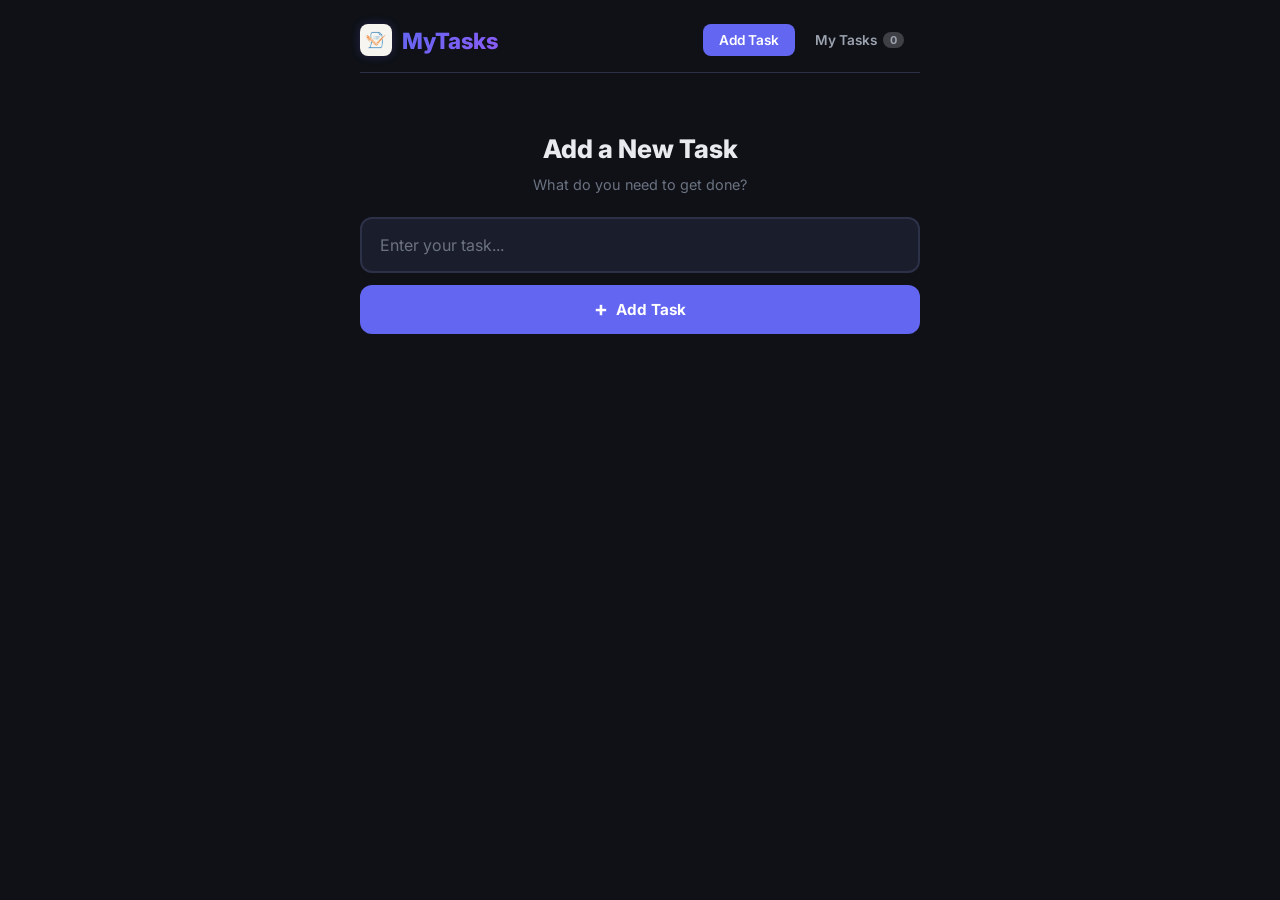
==== index.html @ fae74671 "Initial commit: MyTasks responsive app" ====
<!DOCTYPE html>
<html lang="en">
<head>
  <meta charset="UTF-8" />
  <meta name="viewport" content="width=device-width, initial-scale=1.0" />
  <title>MyTasks — Add</title>
  <link rel="icon" type="image/jpeg" href="logo.jpg" />
  <link rel="stylesheet" href="css/style.css" />
  <link rel="preconnect" href="https://fonts.googleapis.com" />
  <link rel="preconnect" href="https://fonts.gstatic.com" crossorigin />
  <link href="https://fonts.googleapis.com/css2?family=Inter:wght@400;500;600;700;800&display=swap" rel="stylesheet" />
</head>
<body>
  <div class="app">
    <!-- Nav -->
    <nav class="nav">
      <div class="logo">
        <img src="logo.jpg" alt="Logo" class="logo-img" />
        <h1>MyTasks</h1>
      </div>
      <div class="nav-links">
        <a href="index.html" class="nav-link active">Add Task</a>
        <a href="tasks.html" class="nav-link">My Tasks <span class="nav-badge" id="navBadge">0</span></a>
      </div>
    </nav>

    <!-- Add Task Section -->
    <div class="add-section">
      <h2 class="page-title">Add a New Task</h2>
      <p class="page-subtitle">What do you need to get done?</p>

      <form class="add-form" id="addTaskForm">
        <input
          type="text"
          id="taskInput"
          class="input-main"
          placeholder="Enter your task..."
          required
          autocomplete="off"
        />
        <button type="submit" class="btn-add">
          <span class="btn-icon">+</span> Add Task
        </button>
      </form>

      <!-- Recently Added -->
      <div class="recent-section" id="recentSection" style="display: none">
        <h3 class="recent-title">Just added</h3>
        <div class="recent-list" id="recentList"></div>
      </div>
    </div>

    <a href="tasks.html" class="btn-go" id="goToTasks" style="display: none">
      Go to My Tasks →
    </a>
  </div>

  <!-- Toast -->
  <div class="toast-container" id="toastContainer"></div>

  <script src="js/storage.js"></script>
  <script>
    (function () {
      const tasks = Storage.load();
      const form = document.getElementById('addTaskForm');
      const input = document.getElementById('taskInput');
      const recentSection = document.getElementById('recentSection');
      const recentList = document.getElementById('recentList');
      const navBadge = document.getElementById('navBadge');
      const goBtn = document.getElementById('goToTasks');
      const toastContainer = document.getElementById('toastContainer');

      const genId = () => Date.now().toString(36) + Math.random().toString(36).slice(2, 7);

      function updateBadge() {
        const all = Storage.load();
        const pending = all.filter(t => !t.completed).length;
        navBadge.textContent = pending;
        goBtn.style.display = all.length > 0 ? 'flex' : 'none';
      }

      function toast(msg) {
        const el = document.createElement('div');
        el.className = 'toast success';
        el.textContent = msg;
        toastContainer.appendChild(el);
        setTimeout(() => {
          el.classList.add('hiding');
          el.addEventListener('animationend', () => el.remove());
        }, 2000);
      }

      function addRecent(text) {
        recentSection.style.display = 'block';
        const el = document.createElement('div');
        el.className = 'recent-item';
        el.textContent = text;
        recentList.prepend(el);
        // Keep only last 5
        while (recentList.children.length > 5) {
          recentList.removeChild(recentList.lastChild);
        }
      }

      form.addEventListener('submit', e => {
        e.preventDefault();
        const text = input.value.trim();
        if (!text) return;

        const all = Storage.load();
        all.unshift({
          id: genId(),
          text,
          completed: false,
          createdAt: new Date().toISOString(),
        });
        Storage.save(all);

        addRecent(text);
        updateBadge();
        toast('Task added!');
        input.value = '';
        input.focus();
      });

      updateBadge();
    })();
  </script>
</body>
</html>
---- css/style.css ----
/* ========================================
   Variables & Reset
   ======================================== */
:root {
  --bg: #0f1117;
  --bg-card: #1a1d2b;
  --bg-card-hover: #222640;
  --bg-input: #161922;
  --text: #e8eaed;
  --text-dim: #9ca3af;
  --text-muted: #6b7280;
  --accent: #6366f1;
  --accent-hover: #818cf8;
  --accent-glow: rgba(99, 102, 241, 0.25);
  --green: #10b981;
  --green-glow: rgba(16, 185, 129, 0.2);
  --red: #ef4444;
  --border: #2d3148;
  --radius: 12px;
  --radius-sm: 8px;
  --transition: 0.2s cubic-bezier(0.4, 0, 0.2, 1);
  --font: 'Inter', -apple-system, BlinkMacSystemFont, 'Segoe UI', sans-serif;
}

*, *::before, *::after { margin: 0; padding: 0; box-sizing: border-box; }

body {
  font-family: var(--font);
  background: var(--bg);
  color: var(--text);
  min-height: 100vh;
  display: flex;
  justify-content: center;
  padding: 24px 16px;
}

::-webkit-scrollbar { width: 6px; }
::-webkit-scrollbar-track { background: transparent; }
::-webkit-scrollbar-thumb { background: var(--border); border-radius: 3px; }

/* ========================================
   App Container
   ======================================== */
.app {
  width: 100%;
  max-width: 560px;
  display: flex;
  flex-direction: column;
  gap: 20px;
}

/* ========================================
   Nav
   ======================================== */
.nav {
  display: flex;
  align-items: center;
  justify-content: space-between;
  padding-bottom: 16px;
  border-bottom: 1px solid var(--border);
}

.logo {
  display: flex;
  align-items: center;
  gap: 10px;
}

.logo-img {
  width: 32px;
  height: 32px;
  border-radius: 8px;
  object-fit: cover;
  box-shadow: 0 0 10px var(--accent-glow);
}

.logo-icon {
  font-size: 1.4rem;
  color: var(--accent);
  filter: drop-shadow(0 0 8px var(--accent-glow));
}

.logo h1 {
  font-size: 1.4rem;
  font-weight: 800;
  background: linear-gradient(135deg, var(--accent), #8b5cf6);
  -webkit-background-clip: text;
  -webkit-text-fill-color: transparent;
  background-clip: text;
}

.nav-links {
  display: flex;
  gap: 4px;
}

.nav-link {
  display: flex;
  align-items: center;
  gap: 6px;
  padding: 8px 16px;
  border-radius: var(--radius-sm);
  text-decoration: none;
  color: var(--text-dim);
  font-size: 0.85rem;
  font-weight: 600;
  transition: all var(--transition);
}

.nav-link:hover {
  color: var(--text);
  background: var(--bg-card);
}

.nav-link.active {
  background: var(--accent);
  color: #fff;
}

.nav-badge {
  font-size: 0.68rem;
  font-weight: 700;
  background: rgba(255, 255, 255, 0.2);
  padding: 1px 7px;
  border-radius: 8px;
  min-width: 18px;
  text-align: center;
}

/* ========================================
   Add Page
   ======================================== */
.add-section {
  display: flex;
  flex-direction: column;
  align-items: center;
  padding: 40px 0 20px;
  gap: 12px;
}

.page-title {
  font-size: 1.6rem;
  font-weight: 800;
}

.page-subtitle {
  color: var(--text-muted);
  font-size: 0.9rem;
  margin-bottom: 12px;
}

.add-form {
  width: 100%;
  display: flex;
  flex-direction: column;
  gap: 12px;
}

.input-main {
  width: 100%;
  padding: 16px 18px;
  background: var(--bg-card);
  border: 2px solid var(--border);
  border-radius: var(--radius);
  color: var(--text);
  font-size: 16px; /* Prevents auto-zoom on iOS */
  font-family: var(--font);
  outline: none;
  transition: border-color var(--transition), box-shadow var(--transition);
}

.input-main:focus {
  border-color: var(--accent);
  box-shadow: 0 0 0 4px var(--accent-glow);
}

.input-main::placeholder {
  color: var(--text-muted);
}

.btn-add {
  display: flex;
  align-items: center;
  justify-content: center;
  gap: 8px;
  padding: 14px;
  background: var(--accent);
  border: none;
  border-radius: var(--radius);
  color: #fff;
  font-size: 0.95rem;
  font-weight: 700;
  font-family: var(--font);
  cursor: pointer;
  transition: background var(--transition), transform var(--transition), box-shadow var(--transition);
}

.btn-add:hover {
  background: var(--accent-hover);
  transform: translateY(-1px);
  box-shadow: 0 4px 16px var(--accent-glow);
}

.btn-add:active { transform: translateY(0); }

.btn-icon {
  font-size: 1.3rem;
  line-height: 1;
}

/* Recently added */
.recent-section {
  width: 100%;
  margin-top: 20px;
}

.recent-title {
  font-size: 0.75rem;
  font-weight: 700;
  color: var(--text-muted);
  text-transform: uppercase;
  letter-spacing: 1px;
  margin-bottom: 8px;
}

.recent-list {
  display: flex;
  flex-direction: column;
  gap: 4px;
}

.recent-item {
  padding: 10px 14px;
  background: var(--bg-card);
  border: 1px solid var(--border);
  border-radius: var(--radius-sm);
  font-size: 0.88rem;
  color: var(--text-dim);
  animation: slideIn 0.25s ease;
}

/* Go to tasks link */
.btn-go {
  display: flex;
  align-items: center;
  justify-content: center;
  padding: 14px;
  background: transparent;
  border: 2px solid var(--border);
  border-radius: var(--radius);
  color: var(--accent-hover);
  font-size: 0.92rem;
  font-weight: 600;
  text-decoration: none;
  font-family: var(--font);
  transition: all var(--transition);
}

.btn-go:hover {
  border-color: var(--accent);
  background: var(--accent-glow);
}

/* ========================================
   Progress
   ======================================== */
.progress-card {
  background: var(--bg-card);
  border-radius: var(--radius);
  padding: 14px 16px;
  border: 1px solid var(--border);
}

.progress-info {
  display: flex;
  justify-content: space-between;
  align-items: center;
  margin-bottom: 8px;
}

.progress-label {
  font-size: 0.78rem;
  font-weight: 600;
  color: var(--text-dim);
  text-transform: uppercase;
  letter-spacing: 0.5px;
}

.progress-value {
  font-size: 1rem;
  font-weight: 700;
  color: var(--accent);
}

.progress-bar {
  width: 100%;
  height: 6px;
  background: var(--bg-input);
  border-radius: 3px;
  overflow: hidden;
}

.progress-fill {
  height: 100%;
  background: linear-gradient(90deg, var(--accent), #8b5cf6);
  border-radius: 3px;
  transition: width 0.5s cubic-bezier(0.4, 0, 0.2, 1);
}

.progress-detail {
  font-size: 0.72rem;
  color: var(--text-muted);
  margin-top: 6px;
}

/* ========================================
   Filters
   ======================================== */
.filters {
  display: flex;
  gap: 6px;
  background: var(--bg-card);
  padding: 4px;
  border-radius: var(--radius);
  border: 1px solid var(--border);
}

.filter-btn {
  flex: 1;
  display: flex;
  align-items: center;
  justify-content: center;
  gap: 6px;
  padding: 10px;
  border: none;
  background: transparent;
  color: var(--text-dim);
  font-size: 0.85rem;
  font-weight: 600;
  border-radius: var(--radius-sm);
  cursor: pointer;
  transition: all var(--transition);
  font-family: var(--font);
}

.filter-btn:hover { color: var(--text); }

.filter-btn.active {
  background: var(--accent);
  color: #fff;
  box-shadow: 0 2px 12px var(--accent-glow);
}

.badge {
  font-size: 0.7rem;
  font-weight: 700;
  background: rgba(255, 255, 255, 0.1);
  padding: 1px 7px;
  border-radius: 8px;
  min-width: 20px;
  text-align: center;
}

.filter-btn.active .badge {
  background: rgba(255, 255, 255, 0.25);
}

/* ========================================
   Task List
   ======================================== */
.task-list {
  display: flex;
  flex-direction: column;
  gap: 6px;
}

.task-item {
  display: flex;
  align-items: center;
  gap: 12px;
  padding: 14px 16px;
  background: var(--bg-card);
  border: 1px solid var(--border);
  border-radius: var(--radius);
  transition: all var(--transition);
  animation: slideIn 0.25s ease;
}

@keyframes slideIn {
  from { opacity: 0; transform: translateY(-6px); }
  to   { opacity: 1; transform: translateY(0); }
}

.task-item:hover { background: var(--bg-card-hover); }

.task-item.completed { opacity: 0.5; }
.task-item.completed .task-text {
  text-decoration: line-through;
  color: var(--text-muted);
}

.task-item.removing {
  animation: slideOut 0.25s ease forwards;
}

@keyframes slideOut {
  to { opacity: 0; transform: translateX(24px); height: 0; padding: 0; margin: 0; border: 0; overflow: hidden; }
}

/* Checkbox */
.task-checkbox {
  position: relative;
  width: 24px;
  height: 24px;
  flex-shrink: 0;
  cursor: pointer;
}

.task-checkbox input {
  position: absolute;
  opacity: 0;
  width: 100%;
  height: 100%;
  cursor: pointer;
  z-index: 2;
}

.task-checkbox .checkmark {
  position: absolute;
  inset: 0;
  border: 2px solid var(--border);
  border-radius: 6px;
  transition: all var(--transition);
  display: flex;
  align-items: center;
  justify-content: center;
}

.task-checkbox input:checked + .checkmark {
  background: var(--green);
  border-color: var(--green);
  box-shadow: 0 0 8px var(--green-glow);
}

.task-checkbox .checkmark::after {
  content: '✓';
  font-size: 0.75rem;
  color: #fff;
  opacity: 0;
  transition: opacity var(--transition);
  font-weight: 700;
}

.task-checkbox input:checked + .checkmark::after { opacity: 1; }
.task-checkbox:hover .checkmark { border-color: var(--accent); }

/* Task content */
.task-content {
  flex: 1;
  min-width: 0;
}

.task-text {
  font-size: 0.95rem;
  font-weight: 500;
  word-break: break-word;
  overflow-wrap: anywhere;
  line-height: 1.45;
  transition: all var(--transition);
}

.task-date {
  font-size: 0.72rem;
  color: var(--text-muted);
  margin-top: 3px;
  display: block;
}

/* Delete */
.btn-delete {
  background: none;
  border: none;
  color: var(--text-muted);
  font-size: 1.15rem;
  cursor: pointer;
  padding: 8px;
  min-width: 36px;
  min-height: 36px;
  display: inline-flex;
  align-items: center;
  justify-content: center;
  border-radius: 6px;
  transition: all var(--transition);
  opacity: 0.8;
  flex-shrink: 0;
  -webkit-tap-highlight-color: transparent;
}

.task-item:hover .btn-delete { opacity: 1; }
.btn-delete:hover { color: var(--red); background: rgba(239, 68, 68, 0.1); }

/* ========================================
   Empty State
   ======================================== */
.empty-state {
  text-align: center;
  padding: 48px 16px;
}

.empty-icon { font-size: 2.5rem; margin-bottom: 12px; }
.empty-state h3 { font-size: 1.1rem; font-weight: 600; margin-bottom: 4px; }
.empty-state p { color: var(--text-muted); font-size: 0.85rem; }

/* ========================================
   Footer
   ======================================== */
.footer {
  display: flex;
  justify-content: center;
}

.btn-clear {
  padding: 8px 20px;
  border: 1px solid var(--border);
  background: transparent;
  color: var(--text-muted);
  font-size: 0.82rem;
  font-weight: 500;
  border-radius: var(--radius-sm);
  cursor: pointer;
  transition: all var(--transition);
  font-family: var(--font);
}

.btn-clear:hover {
  border-color: var(--red);
  color: var(--red);
  background: rgba(239, 68, 68, 0.08);
}

/* ========================================
   Toast
   ======================================== */
.toast-container {
  position: fixed;
  bottom: 20px;
  right: 20px;
  display: flex;
  flex-direction: column;
  gap: 8px;
  z-index: 1000;
}

.toast {
  background: var(--bg-card);
  border: 1px solid var(--border);
  border-left: 4px solid var(--green);
  color: var(--text);
  padding: 10px 18px;
  border-radius: var(--radius-sm);
  font-size: 0.85rem;
  font-family: var(--font);
  box-shadow: 0 4px 20px rgba(0, 0, 0, 0.4);
  animation: toastIn 0.25s ease;
  max-width: 280px;
}

.toast.success { border-left-color: var(--green); }
.toast.error   { border-left-color: var(--red); }
.toast.info    { border-left-color: var(--accent); }
.toast.hiding  { animation: toastOut 0.25s ease forwards; }

@keyframes toastIn  { from { opacity: 0; transform: translateX(30px); } to { opacity: 1; transform: translateX(0); } }
@keyframes toastOut { to   { opacity: 0; transform: translateX(30px); } }

/* ========================================
   Mobile & Responsive Adjustments
   ======================================== */
@media (max-width: 600px) {
  body {
    padding: calc(16px + env(safe-area-inset-top, 0px)) 12px calc(24px + env(safe-area-inset-bottom, 0px)) 12px;
  }

  .nav {
    flex-direction: row;
    flex-wrap: wrap;
    gap: 12px;
  }

  .nav-links {
    width: 100%;
    display: flex;
  }

  .nav-link {
    flex: 1;
    justify-content: center;
    padding: 10px 12px;
    font-size: 0.9rem;
    min-height: 44px;
  }

  .add-section {
    padding: 24px 0 16px;
  }

  .page-title {
    font-size: 1.4rem;
  }

  .input-main {
    font-size: 16px; /* Prevents auto-zoom on iOS */
    padding: 14px 16px;
  }

  .btn-add,
  .btn-go {
    min-height: 48px;
    font-size: 1rem;
  }

  .filter-btn {
    padding: 11px 8px;
    font-size: 0.82rem;
    min-height: 44px;
  }

  .task-item {
    padding: 12px 14px;
    gap: 10px;
  }

  .btn-delete {
    opacity: 1;
    min-width: 40px;
    min-height: 40px;
  }

  .toast-container {
    left: 16px;
    right: 16px;
    bottom: calc(16px + env(safe-area-inset-bottom, 0px));
  }

  .toast {
    max-width: 100%;
    width: 100%;
  }
}
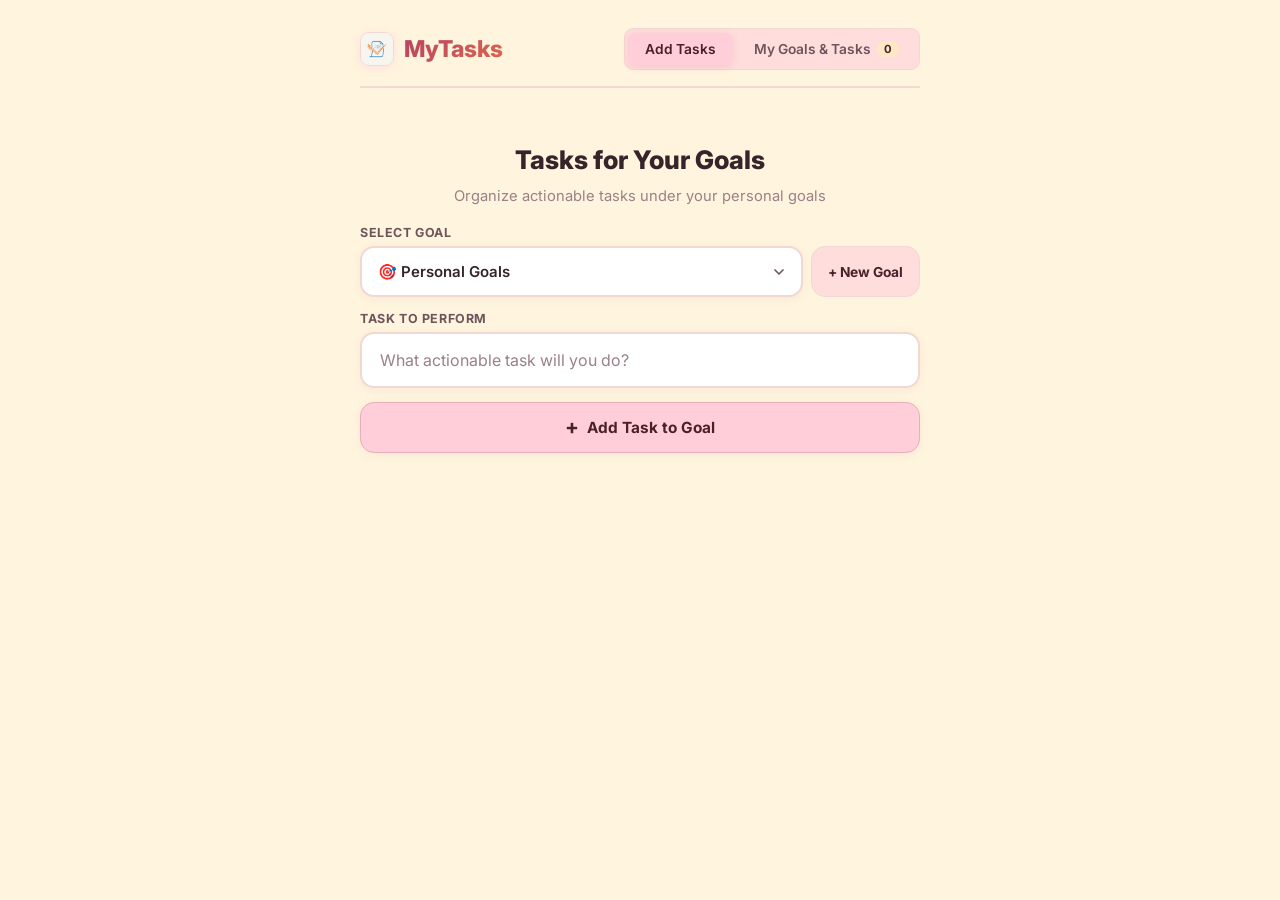
==== commit f2360fa9: "Support Goals grouping with progress tracking per goal and overall" ====
--- a/index.html
+++ b/index.html
@@ -3,7 +3,7 @@
 <head>
   <meta charset="UTF-8" />
   <meta name="viewport" content="width=device-width, initial-scale=1.0" />
-  <title>MyTasks — Add</title>
+  <title>MyTasks — Add Goal & Task</title>
   <link rel="icon" type="image/jpeg" href="logo.jpg" />
   <link rel="stylesheet" href="css/style.css" />
   <link rel="preconnect" href="https://fonts.googleapis.com" />
@@ -19,39 +19,68 @@
         <h1>MyTasks</h1>
       </div>
       <div class="nav-links">
-        <a href="index.html" class="nav-link active">Add Task</a>
-        <a href="tasks.html" class="nav-link">My Tasks <span class="nav-badge" id="navBadge">0</span></a>
+        <a href="index.html" class="nav-link active">Add Tasks</a>
+        <a href="tasks.html" class="nav-link">My Goals & Tasks <span class="nav-badge" id="navBadge">0</span></a>
       </div>
     </nav>
 
     <!-- Add Task Section -->
     <div class="add-section">
-      <h2 class="page-title">Add a New Task</h2>
-      <p class="page-subtitle">What do you need to get done?</p>
+      <h2 class="page-title">Tasks for Your Goals</h2>
+      <p class="page-subtitle">Organize actionable tasks under your personal goals</p>
 
       <form class="add-form" id="addTaskForm">
-        <input
-          type="text"
-          id="taskInput"
-          class="input-main"
-          placeholder="Enter your task..."
-          required
-          autocomplete="off"
-        />
+        <!-- Goal Selection / Creation -->
+        <div class="form-group">
+          <label class="field-label" for="goalSelect">Select Goal</label>
+          <div class="goal-select-row">
+            <select id="goalSelect" class="goal-select" required></select>
+            <button type="button" class="btn-toggle-new-goal" id="btnToggleNewGoal" title="Create a new goal">+ New Goal</button>
+          </div>
+        </div>
+
+        <!-- Inline New Goal Input (Toggled) -->
+        <div class="new-goal-box" id="newGoalBox" style="display: none;">
+          <label class="field-label" for="newGoalTitle">New Goal Name</label>
+          <div class="new-goal-row">
+            <input
+              type="text"
+              id="newGoalTitle"
+              class="input-main small"
+              placeholder="e.g. Master Machine Learning, Fitness 2026..."
+              autocomplete="off"
+            />
+            <button type="button" class="btn-save-goal" id="btnSaveGoal">Save Goal</button>
+          </div>
+        </div>
+
+        <!-- Task Input -->
+        <div class="form-group">
+          <label class="field-label" for="taskInput">Task to Perform</label>
+          <input
+            type="text"
+            id="taskInput"
+            class="input-main"
+            placeholder="What actionable task will you do?"
+            required
+            autocomplete="off"
+          />
+        </div>
+
         <button type="submit" class="btn-add">
-          <span class="btn-icon">+</span> Add Task
+          <span class="btn-icon">+</span> Add Task to Goal
         </button>
       </form>
 
       <!-- Recently Added -->
       <div class="recent-section" id="recentSection" style="display: none">
-        <h3 class="recent-title">Just added</h3>
+        <h3 class="recent-title">Just Added</h3>
         <div class="recent-list" id="recentList"></div>
       </div>
     </div>
 
     <a href="tasks.html" class="btn-go" id="goToTasks" style="display: none">
-      Go to My Tasks →
+      View All Goals & Tasks →
     </a>
   </div>
 
@@ -61,9 +90,13 @@
   <script src="js/storage.js"></script>
   <script>
     (function () {
-      const tasks = Storage.load();
       const form = document.getElementById('addTaskForm');
-      const input = document.getElementById('taskInput');
+      const taskInput = document.getElementById('taskInput');
+      const goalSelect = document.getElementById('goalSelect');
+      const btnToggleNewGoal = document.getElementById('btnToggleNewGoal');
+      const newGoalBox = document.getElementById('newGoalBox');
+      const newGoalTitle = document.getElementById('newGoalTitle');
+      const btnSaveGoal = document.getElementById('btnSaveGoal');
       const recentSection = document.getElementById('recentSection');
       const recentList = document.getElementById('recentList');
       const navBadge = document.getElementById('navBadge');
@@ -72,57 +105,107 @@
 
       const genId = () => Date.now().toString(36) + Math.random().toString(36).slice(2, 7);
 
-      function updateBadge() {
-        const all = Storage.load();
-        const pending = all.filter(t => !t.completed).length;
-        navBadge.textContent = pending;
-        goBtn.style.display = all.length > 0 ? 'flex' : 'none';
-      }
-
-      function toast(msg) {
+      function toast(msg, type = 'success') {
         const el = document.createElement('div');
-        el.className = 'toast success';
+        el.className = `toast ${type}`;
         el.textContent = msg;
         toastContainer.appendChild(el);
         setTimeout(() => {
           el.classList.add('hiding');
           el.addEventListener('animationend', () => el.remove());
-        }, 2000);
-      }
-
-      function addRecent(text) {
+        }, 2200);
+      }
+
+      function populateGoals(selectGoalId) {
+        const goals = Storage.loadGoals();
+        goalSelect.innerHTML = '';
+        goals.forEach(g => {
+          const opt = document.createElement('option');
+          opt.value = g.id;
+          opt.textContent = '🎯 ' + g.title;
+          goalSelect.appendChild(opt);
+        });
+
+        if (selectGoalId) {
+          goalSelect.value = selectGoalId;
+        }
+      }
+
+      function updateBadge() {
+        const tasks = Storage.loadTasks();
+        const pending = tasks.filter(t => !t.completed).length;
+        navBadge.textContent = pending;
+        goBtn.style.display = tasks.length > 0 ? 'flex' : 'none';
+      }
+
+      function addRecent(taskText, goalTitle) {
         recentSection.style.display = 'block';
         const el = document.createElement('div');
         el.className = 'recent-item';
-        el.textContent = text;
+        el.innerHTML = `<span>${taskText}</span> <span class="recent-goal-tag">${goalTitle}</span>`;
         recentList.prepend(el);
-        // Keep only last 5
         while (recentList.children.length > 5) {
           recentList.removeChild(recentList.lastChild);
         }
       }
 
+      // Toggle new goal box
+      btnToggleNewGoal.addEventListener('click', () => {
+        const isHidden = newGoalBox.style.display === 'none';
+        newGoalBox.style.display = isHidden ? 'block' : 'none';
+        btnToggleNewGoal.textContent = isHidden ? '✕ Cancel' : '+ New Goal';
+        if (isHidden) newGoalTitle.focus();
+      });
+
+      // Save new goal
+      btnSaveGoal.addEventListener('click', () => {
+        const title = newGoalTitle.value.trim();
+        if (!title) return;
+        const goals = Storage.loadGoals();
+        const newGoal = {
+          id: 'goal_' + genId(),
+          title: title,
+          createdAt: new Date().toISOString()
+        };
+        goals.push(newGoal);
+        Storage.saveGoals(goals);
+
+        populateGoals(newGoal.id);
+        newGoalTitle.value = '';
+        newGoalBox.style.display = 'none';
+        btnToggleNewGoal.textContent = '+ New Goal';
+        toast(`Goal "${title}" created!`);
+      });
+
+      // Submit Task
       form.addEventListener('submit', e => {
         e.preventDefault();
-        const text = input.value.trim();
-        if (!text) return;
-
-        const all = Storage.load();
-        all.unshift({
+        const text = taskInput.value.trim();
+        const goalId = goalSelect.value;
+        if (!text || !goalId) return;
+
+        const tasks = Storage.loadTasks();
+        const newTask = {
           id: genId(),
-          text,
+          goalId: goalId,
+          text: text,
           completed: false,
-          createdAt: new Date().toISOString(),
-        });
-        Storage.save(all);
-
-        addRecent(text);
+          createdAt: new Date().toISOString()
+        };
+        tasks.unshift(newTask);
+        Storage.saveTasks(tasks);
+
+        const goals = Storage.loadGoals();
+        const goal = goals.find(g => g.id === goalId);
+        addRecent(text, goal ? goal.title : 'Goal');
+
         updateBadge();
-        toast('Task added!');
-        input.value = '';
-        input.focus();
+        toast('Task added to goal!');
+        taskInput.value = '';
+        taskInput.focus();
       });
 
+      populateGoals();
       updateBadge();
     })();
   </script>
--- a/css/style.css
+++ b/css/style.css
@@ -1,25 +1,39 @@
 /* ========================================
-   Variables & Reset
+   Palette: Color Hunt (FFCED8, FFDDDD, FFF4DE, FFE8C4)
    ======================================== */
 :root {
-  --bg: #0f1117;
-  --bg-card: #1a1d2b;
-  --bg-card-hover: #222640;
-  --bg-input: #161922;
-  --text: #e8eaed;
-  --text-dim: #9ca3af;
-  --text-muted: #6b7280;
-  --accent: #6366f1;
-  --accent-hover: #818cf8;
-  --accent-glow: rgba(99, 102, 241, 0.25);
-  --green: #10b981;
-  --green-glow: rgba(16, 185, 129, 0.2);
-  --red: #ef4444;
-  --border: #2d3148;
-  --radius: 12px;
-  --radius-sm: 8px;
+  --palette-rose: #ffced8;
+  --palette-blush: #ffdddd;
+  --palette-cream: #fff4de;
+  --palette-peach: #ffe8c4;
+
+  --bg: #fff4de;
+  --bg-card: #ffffff;
+  --bg-card-hover: #fff9f6;
+  --bg-input: #ffffff;
+
+  --text: #352429;
+  --text-dim: #6e555c;
+  --text-muted: #9b8087;
+
+  --accent: #ffced8;
+  --accent-dark: #b84360;
+  --accent-text: #4a202a;
+  --accent-hover: #f7bac7;
+  --accent-glow: rgba(255, 206, 216, 0.6);
+
+  --green: #48a979;
+  --green-glow: rgba(72, 169, 121, 0.25);
+  --red: #d32f2f;
+
+  --border: #f2d8d2;
+  --border-light: #fbeee9;
+  --radius: 14px;
+  --radius-sm: 9px;
   --transition: 0.2s cubic-bezier(0.4, 0, 0.2, 1);
   --font: 'Inter', -apple-system, BlinkMacSystemFont, 'Segoe UI', sans-serif;
+  --shadow-sm: 0 2px 10px rgba(180, 120, 130, 0.08);
+  --shadow-md: 0 6px 20px rgba(180, 120, 130, 0.12);
 }
 
 *, *::before, *::after { margin: 0; padding: 0; box-sizing: border-box; }
@@ -31,12 +45,13 @@
   min-height: 100vh;
   display: flex;
   justify-content: center;
-  padding: 24px 16px;
+  padding: 28px 16px;
+  -webkit-font-smoothing: antialiased;
 }
 
 ::-webkit-scrollbar { width: 6px; }
 ::-webkit-scrollbar-track { background: transparent; }
-::-webkit-scrollbar-thumb { background: var(--border); border-radius: 3px; }
+::-webkit-scrollbar-thumb { background: var(--palette-peach); border-radius: 3px; }
 
 /* ========================================
    App Container
@@ -57,7 +72,7 @@
   align-items: center;
   justify-content: space-between;
   padding-bottom: 16px;
-  border-bottom: 1px solid var(--border);
+  border-bottom: 2px solid var(--border);
 }
 
 .logo {
@@ -67,23 +82,18 @@
 }
 
 .logo-img {
-  width: 32px;
-  height: 32px;
-  border-radius: 8px;
+  width: 34px;
+  height: 34px;
+  border-radius: 9px;
   object-fit: cover;
-  box-shadow: 0 0 10px var(--accent-glow);
-}
-
-.logo-icon {
-  font-size: 1.4rem;
-  color: var(--accent);
-  filter: drop-shadow(0 0 8px var(--accent-glow));
+  box-shadow: 0 2px 8px var(--accent-glow);
+  border: 1px solid var(--border);
 }
 
 .logo h1 {
-  font-size: 1.4rem;
+  font-size: 1.45rem;
   font-weight: 800;
-  background: linear-gradient(135deg, var(--accent), #8b5cf6);
+  background: linear-gradient(135deg, #b84360, #d96850);
   -webkit-background-clip: text;
   -webkit-text-fill-color: transparent;
   background-clip: text;
@@ -91,7 +101,11 @@
 
 .nav-links {
   display: flex;
-  gap: 4px;
+  gap: 6px;
+  background: var(--palette-blush);
+  padding: 4px;
+  border-radius: var(--radius-sm);
+  border: 1px solid var(--border);
 }
 
 .nav-link {
@@ -99,28 +113,30 @@
   align-items: center;
   gap: 6px;
   padding: 8px 16px;
-  border-radius: var(--radius-sm);
+  border-radius: 7px;
   text-decoration: none;
   color: var(--text-dim);
-  font-size: 0.85rem;
+  font-size: 0.86rem;
   font-weight: 600;
   transition: all var(--transition);
 }
 
 .nav-link:hover {
   color: var(--text);
-  background: var(--bg-card);
+  background: rgba(255, 255, 255, 0.5);
 }
 
 .nav-link.active {
-  background: var(--accent);
-  color: #fff;
+  background: var(--palette-rose);
+  color: var(--accent-text);
+  box-shadow: 0 2px 8px rgba(184, 67, 96, 0.15);
 }
 
 .nav-badge {
-  font-size: 0.68rem;
-  font-weight: 700;
-  background: rgba(255, 255, 255, 0.2);
+  font-size: 0.7rem;
+  font-weight: 700;
+  background: var(--palette-peach);
+  color: var(--accent-text);
   padding: 1px 7px;
   border-radius: 8px;
   min-width: 18px;
@@ -134,26 +150,132 @@
   display: flex;
   flex-direction: column;
   align-items: center;
-  padding: 40px 0 20px;
+  padding: 36px 0 16px;
   gap: 12px;
 }
 
 .page-title {
   font-size: 1.6rem;
   font-weight: 800;
+  color: var(--text);
 }
 
 .page-subtitle {
   color: var(--text-muted);
-  font-size: 0.9rem;
-  margin-bottom: 12px;
+  font-size: 0.92rem;
+  margin-bottom: 8px;
 }
 
 .add-form {
   width: 100%;
   display: flex;
   flex-direction: column;
-  gap: 12px;
+  gap: 14px;
+}
+
+.form-group {
+  display: flex;
+  flex-direction: column;
+  gap: 6px;
+  width: 100%;
+}
+
+.field-label {
+  font-size: 0.78rem;
+  font-weight: 700;
+  text-transform: uppercase;
+  letter-spacing: 0.6px;
+  color: var(--text-dim);
+}
+
+.goal-select-row {
+  display: flex;
+  gap: 8px;
+}
+
+.goal-select {
+  flex: 1;
+  padding: 14px 16px;
+  background: var(--bg-card);
+  border: 2px solid var(--border);
+  border-radius: var(--radius);
+  color: var(--text);
+  font-size: 15px;
+  font-family: var(--font);
+  font-weight: 600;
+  cursor: pointer;
+  outline: none;
+  box-shadow: var(--shadow-sm);
+  transition: border-color var(--transition);
+  appearance: none;
+  -webkit-appearance: none;
+  background-image: url("data:image/svg+xml;charset=UTF-8,%3csvg xmlns='http://www.w3.org/2000/svg' viewBox='0 0 24 24' fill='none' stroke='%236e555c' stroke-width='2.5' stroke-linecap='round' stroke-linejoin='round'%3e%3cpolyline points='6 9 12 15 18 9'%3e%3c/polyline%3e%3c/svg%3e");
+  background-repeat: no-repeat;
+  background-position: right 14px center;
+  background-size: 16px;
+  padding-right: 38px;
+}
+
+.goal-select:focus {
+  border-color: #e29aa9;
+}
+
+.btn-toggle-new-goal {
+  padding: 0 16px;
+  background: var(--palette-blush);
+  border: 1px solid var(--border);
+  border-radius: var(--radius);
+  color: var(--accent-text);
+  font-size: 0.86rem;
+  font-weight: 700;
+  cursor: pointer;
+  white-space: nowrap;
+  transition: all var(--transition);
+  font-family: var(--font);
+}
+
+.btn-toggle-new-goal:hover {
+  background: var(--palette-rose);
+}
+
+/* New Goal Inline Box */
+.new-goal-box {
+  background: #ffffff;
+  border: 2px dashed #e8aeb9;
+  border-radius: var(--radius);
+  padding: 14px;
+  display: flex;
+  flex-direction: column;
+  gap: 6px;
+  animation: slideIn 0.2s ease;
+}
+
+.new-goal-row {
+  display: flex;
+  gap: 8px;
+}
+
+.input-main.small {
+  padding: 11px 14px;
+  font-size: 14px;
+}
+
+.btn-save-goal {
+  padding: 0 18px;
+  background: var(--palette-rose);
+  border: 1px solid #e8aeb9;
+  border-radius: var(--radius-sm);
+  color: var(--accent-text);
+  font-weight: 700;
+  font-size: 0.85rem;
+  cursor: pointer;
+  white-space: nowrap;
+  font-family: var(--font);
+  transition: all var(--transition);
+}
+
+.btn-save-goal:hover {
+  background: var(--accent-hover);
 }
 
 .input-main {
@@ -166,11 +288,12 @@
   font-size: 16px; /* Prevents auto-zoom on iOS */
   font-family: var(--font);
   outline: none;
+  box-shadow: var(--shadow-sm);
   transition: border-color var(--transition), box-shadow var(--transition);
 }
 
 .input-main:focus {
-  border-color: var(--accent);
+  border-color: #e29aa9;
   box-shadow: 0 0 0 4px var(--accent-glow);
 }
 
@@ -184,21 +307,22 @@
   justify-content: center;
   gap: 8px;
   padding: 14px;
-  background: var(--accent);
-  border: none;
+  background: var(--palette-rose);
+  border: 1px solid #e8aeb9;
   border-radius: var(--radius);
-  color: #fff;
-  font-size: 0.95rem;
-  font-weight: 700;
-  font-family: var(--font);
-  cursor: pointer;
+  color: var(--accent-text);
+  font-size: 0.96rem;
+  font-weight: 700;
+  font-family: var(--font);
+  cursor: pointer;
+  box-shadow: var(--shadow-sm);
   transition: background var(--transition), transform var(--transition), box-shadow var(--transition);
 }
 
 .btn-add:hover {
   background: var(--accent-hover);
   transform: translateY(-1px);
-  box-shadow: 0 4px 16px var(--accent-glow);
+  box-shadow: var(--shadow-md);
 }
 
 .btn-add:active { transform: translateY(0); }
@@ -226,17 +350,33 @@
 .recent-list {
   display: flex;
   flex-direction: column;
-  gap: 4px;
+  gap: 6px;
 }
 
 .recent-item {
-  padding: 10px 14px;
+  padding: 11px 15px;
   background: var(--bg-card);
   border: 1px solid var(--border);
+  border-left: 4px solid var(--palette-rose);
   border-radius: var(--radius-sm);
   font-size: 0.88rem;
-  color: var(--text-dim);
+  color: var(--text);
+  box-shadow: var(--shadow-sm);
+  display: flex;
+  justify-content: space-between;
+  align-items: center;
+  gap: 10px;
   animation: slideIn 0.25s ease;
+}
+
+.recent-goal-tag {
+  font-size: 0.72rem;
+  font-weight: 700;
+  background: var(--palette-peach);
+  color: var(--accent-text);
+  padding: 2px 8px;
+  border-radius: 6px;
+  white-space: nowrap;
 }
 
 /* Go to tasks link */
@@ -245,20 +385,23 @@
   align-items: center;
   justify-content: center;
   padding: 14px;
-  background: transparent;
-  border: 2px solid var(--border);
+  background: var(--bg-card);
+  border: 2px solid var(--palette-rose);
   border-radius: var(--radius);
-  color: var(--accent-hover);
-  font-size: 0.92rem;
-  font-weight: 600;
+  color: var(--accent-dark);
+  font-size: 0.94rem;
+  font-weight: 700;
   text-decoration: none;
   font-family: var(--font);
+  box-shadow: var(--shadow-sm);
   transition: all var(--transition);
 }
 
 .btn-go:hover {
-  border-color: var(--accent);
-  background: var(--accent-glow);
+  background: var(--palette-blush);
+  border-color: #e8aeb9;
+  transform: translateY(-1px);
+  box-shadow: var(--shadow-md);
 }
 
 /* ========================================
@@ -267,8 +410,9 @@
 .progress-card {
   background: var(--bg-card);
   border-radius: var(--radius);
-  padding: 14px 16px;
-  border: 1px solid var(--border);
+  padding: 16px 18px;
+  border: 1px solid var(--border);
+  box-shadow: var(--shadow-sm);
 }
 
 .progress-info {
@@ -280,35 +424,36 @@
 
 .progress-label {
   font-size: 0.78rem;
-  font-weight: 600;
+  font-weight: 700;
   color: var(--text-dim);
   text-transform: uppercase;
   letter-spacing: 0.5px;
 }
 
 .progress-value {
-  font-size: 1rem;
-  font-weight: 700;
-  color: var(--accent);
+  font-size: 1.05rem;
+  font-weight: 800;
+  color: var(--accent-dark);
 }
 
 .progress-bar {
   width: 100%;
-  height: 6px;
-  background: var(--bg-input);
-  border-radius: 3px;
+  height: 8px;
+  background: var(--palette-cream);
+  border: 1px solid var(--palette-peach);
+  border-radius: 4px;
   overflow: hidden;
 }
 
 .progress-fill {
   height: 100%;
-  background: linear-gradient(90deg, var(--accent), #8b5cf6);
-  border-radius: 3px;
+  background: linear-gradient(90deg, var(--palette-peach), var(--palette-rose));
+  border-radius: 4px;
   transition: width 0.5s cubic-bezier(0.4, 0, 0.2, 1);
 }
 
 .progress-detail {
-  font-size: 0.72rem;
+  font-size: 0.75rem;
   color: var(--text-muted);
   margin-top: 6px;
 }
@@ -320,9 +465,10 @@
   display: flex;
   gap: 6px;
   background: var(--bg-card);
-  padding: 4px;
+  padding: 5px;
   border-radius: var(--radius);
   border: 1px solid var(--border);
+  box-shadow: var(--shadow-sm);
 }
 
 .filter-btn {
@@ -343,18 +489,22 @@
   font-family: var(--font);
 }
 
-.filter-btn:hover { color: var(--text); }
+.filter-btn:hover {
+  color: var(--text);
+  background: var(--palette-cream);
+}
 
 .filter-btn.active {
-  background: var(--accent);
-  color: #fff;
-  box-shadow: 0 2px 12px var(--accent-glow);
+  background: var(--palette-rose);
+  color: var(--accent-text);
+  box-shadow: 0 2px 10px rgba(184, 67, 96, 0.15);
 }
 
 .badge {
   font-size: 0.7rem;
   font-weight: 700;
-  background: rgba(255, 255, 255, 0.1);
+  background: var(--palette-peach);
+  color: var(--accent-text);
   padding: 1px 7px;
   border-radius: 8px;
   min-width: 20px;
@@ -362,7 +512,171 @@
 }
 
 .filter-btn.active .badge {
-  background: rgba(255, 255, 255, 0.25);
+  background: var(--palette-cream);
+}
+
+/* ========================================
+   Goals & Goal Cards
+   ======================================== */
+.goals-container {
+  display: flex;
+  flex-direction: column;
+  gap: 16px;
+}
+
+.goal-card {
+  background: var(--bg-card);
+  border: 1px solid var(--border);
+  border-radius: var(--radius);
+  padding: 16px 18px;
+  box-shadow: var(--shadow-sm);
+  display: flex;
+  flex-direction: column;
+  gap: 12px;
+  transition: all var(--transition);
+}
+
+.goal-card:hover {
+  border-color: #e29aa9;
+  box-shadow: var(--shadow-md);
+}
+
+.goal-header {
+  display: flex;
+  justify-content: space-between;
+  align-items: center;
+  flex-wrap: wrap;
+  gap: 8px;
+}
+
+.goal-title-wrap {
+  display: flex;
+  align-items: center;
+  gap: 8px;
+}
+
+.goal-badge {
+  font-size: 0.68rem;
+  font-weight: 800;
+  background: var(--palette-blush);
+  color: var(--accent-text);
+  padding: 2px 7px;
+  border-radius: 6px;
+  text-transform: uppercase;
+}
+
+.goal-title {
+  font-size: 1.15rem;
+  font-weight: 800;
+  color: var(--text);
+}
+
+.goal-header-right {
+  display: flex;
+  align-items: center;
+  gap: 8px;
+}
+
+.goal-progress-pill {
+  font-size: 0.74rem;
+  font-weight: 700;
+  background: var(--palette-cream);
+  color: var(--accent-dark);
+  border: 1px solid var(--palette-peach);
+  padding: 3px 9px;
+  border-radius: 8px;
+  white-space: nowrap;
+}
+
+.btn-delete-goal {
+  background: transparent;
+  border: none;
+  color: var(--text-muted);
+  cursor: pointer;
+  padding: 4px 8px;
+  font-size: 0.95rem;
+  border-radius: 6px;
+  transition: all var(--transition);
+}
+
+.btn-delete-goal:hover {
+  color: var(--red);
+  background: var(--palette-blush);
+}
+
+.goal-progress-bar {
+  width: 100%;
+  height: 6px;
+  background: var(--palette-cream);
+  border-radius: 3px;
+  overflow: hidden;
+  border: 1px solid var(--border);
+}
+
+.goal-progress-fill {
+  height: 100%;
+  background: linear-gradient(90deg, var(--palette-peach), var(--palette-rose));
+  border-radius: 3px;
+  transition: width 0.4s ease;
+}
+
+.goal-task-list {
+  display: flex;
+  flex-direction: column;
+  gap: 6px;
+}
+
+.goal-no-tasks {
+  font-size: 0.82rem;
+  color: var(--text-muted);
+  padding: 8px 4px;
+  font-style: italic;
+}
+
+.quick-add-task-form {
+  display: flex;
+  gap: 6px;
+  margin-top: 4px;
+}
+
+.input-quick-add {
+  flex: 1;
+  padding: 10px 14px;
+  background: #fffdfb;
+  border: 1.5px dashed var(--border);
+  border-radius: var(--radius-sm);
+  font-size: 14px;
+  font-family: var(--font);
+  color: var(--text);
+  outline: none;
+  transition: all var(--transition);
+}
+
+.input-quick-add:focus {
+  border-color: #e29aa9;
+  background: #ffffff;
+}
+
+.input-quick-add::placeholder {
+  color: var(--text-muted);
+}
+
+.btn-quick-add {
+  padding: 0 16px;
+  background: var(--palette-blush);
+  border: 1px solid var(--border);
+  border-radius: var(--radius-sm);
+  color: var(--accent-text);
+  font-size: 0.85rem;
+  font-weight: 700;
+  cursor: pointer;
+  font-family: var(--font);
+  white-space: nowrap;
+  transition: all var(--transition);
+}
+
+.btn-quick-add:hover {
+  background: var(--palette-rose);
 }
 
 /* ========================================
@@ -371,7 +685,7 @@
 .task-list {
   display: flex;
   flex-direction: column;
-  gap: 6px;
+  gap: 8px;
 }
 
 .task-item {
@@ -382,6 +696,7 @@
   background: var(--bg-card);
   border: 1px solid var(--border);
   border-radius: var(--radius);
+  box-shadow: var(--shadow-sm);
   transition: all var(--transition);
   animation: slideIn 0.25s ease;
 }
@@ -391,9 +706,17 @@
   to   { opacity: 1; transform: translateY(0); }
 }
 
-.task-item:hover { background: var(--bg-card-hover); }
-
-.task-item.completed { opacity: 0.5; }
+.task-item:hover {
+  background: var(--bg-card-hover);
+  border-color: #e29aa9;
+  box-shadow: var(--shadow-md);
+}
+
+.task-item.completed {
+  opacity: 0.55;
+  background: #fbf5f2;
+}
+
 .task-item.completed .task-text {
   text-decoration: line-through;
   color: var(--text-muted);
@@ -429,7 +752,8 @@
   position: absolute;
   inset: 0;
   border: 2px solid var(--border);
-  border-radius: 6px;
+  background: #ffffff;
+  border-radius: 7px;
   transition: all var(--transition);
   display: flex;
   align-items: center;
@@ -437,22 +761,22 @@
 }
 
 .task-checkbox input:checked + .checkmark {
-  background: var(--green);
-  border-color: var(--green);
-  box-shadow: 0 0 8px var(--green-glow);
+  background: var(--palette-rose);
+  border-color: #d88094;
+  box-shadow: 0 0 8px var(--accent-glow);
 }
 
 .task-checkbox .checkmark::after {
   content: '✓';
-  font-size: 0.75rem;
-  color: #fff;
+  font-size: 0.8rem;
+  color: var(--accent-text);
   opacity: 0;
   transition: opacity var(--transition);
-  font-weight: 700;
+  font-weight: 800;
 }
 
 .task-checkbox input:checked + .checkmark::after { opacity: 1; }
-.task-checkbox:hover .checkmark { border-color: var(--accent); }
+.task-checkbox:hover .checkmark { border-color: #d88094; }
 
 /* Task content */
 .task-content {
@@ -466,6 +790,7 @@
   word-break: break-word;
   overflow-wrap: anywhere;
   line-height: 1.45;
+  color: var(--text);
   transition: all var(--transition);
 }
 
@@ -491,13 +816,16 @@
   justify-content: center;
   border-radius: 6px;
   transition: all var(--transition);
-  opacity: 0.8;
+  opacity: 0.85;
   flex-shrink: 0;
   -webkit-tap-highlight-color: transparent;
 }
 
 .task-item:hover .btn-delete { opacity: 1; }
-.btn-delete:hover { color: var(--red); background: rgba(239, 68, 68, 0.1); }
+.btn-delete:hover {
+  color: var(--red);
+  background: var(--palette-blush);
+}
 
 /* ========================================
    Empty State
@@ -508,8 +836,8 @@
 }
 
 .empty-icon { font-size: 2.5rem; margin-bottom: 12px; }
-.empty-state h3 { font-size: 1.1rem; font-weight: 600; margin-bottom: 4px; }
-.empty-state p { color: var(--text-muted); font-size: 0.85rem; }
+.empty-state h3 { font-size: 1.15rem; font-weight: 700; margin-bottom: 4px; color: var(--text); }
+.empty-state p { color: var(--text-muted); font-size: 0.88rem; }
 
 /* ========================================
    Footer
@@ -520,22 +848,23 @@
 }
 
 .btn-clear {
-  padding: 8px 20px;
-  border: 1px solid var(--border);
-  background: transparent;
-  color: var(--text-muted);
-  font-size: 0.82rem;
-  font-weight: 500;
+  padding: 9px 22px;
+  border: 1px solid var(--border);
+  background: var(--bg-card);
+  color: var(--text-dim);
+  font-size: 0.84rem;
+  font-weight: 600;
   border-radius: var(--radius-sm);
   cursor: pointer;
   transition: all var(--transition);
   font-family: var(--font);
+  box-shadow: var(--shadow-sm);
 }
 
 .btn-clear:hover {
-  border-color: var(--red);
+  border-color: #e28c8c;
   color: var(--red);
-  background: rgba(239, 68, 68, 0.08);
+  background: var(--palette-blush);
 }
 
 /* ========================================
@@ -543,8 +872,8 @@
    ======================================== */
 .toast-container {
   position: fixed;
-  bottom: 20px;
-  right: 20px;
+  bottom: 24px;
+  right: 24px;
   display: flex;
   flex-direction: column;
   gap: 8px;
@@ -554,20 +883,21 @@
 .toast {
   background: var(--bg-card);
   border: 1px solid var(--border);
-  border-left: 4px solid var(--green);
-  color: var(--text);
-  padding: 10px 18px;
+  border-left: 4px solid var(--palette-rose);
+  color: var(--text);
+  padding: 11px 18px;
   border-radius: var(--radius-sm);
-  font-size: 0.85rem;
-  font-family: var(--font);
-  box-shadow: 0 4px 20px rgba(0, 0, 0, 0.4);
+  font-size: 0.86rem;
+  font-weight: 500;
+  font-family: var(--font);
+  box-shadow: var(--shadow-md);
   animation: toastIn 0.25s ease;
-  max-width: 280px;
+  max-width: 290px;
 }
 
 .toast.success { border-left-color: var(--green); }
 .toast.error   { border-left-color: var(--red); }
-.toast.info    { border-left-color: var(--accent); }
+.toast.info    { border-left-color: var(--accent-dark); }
 .toast.hiding  { animation: toastOut 0.25s ease forwards; }
 
 @keyframes toastIn  { from { opacity: 0; transform: translateX(30px); } to { opacity: 1; transform: translateX(0); } }
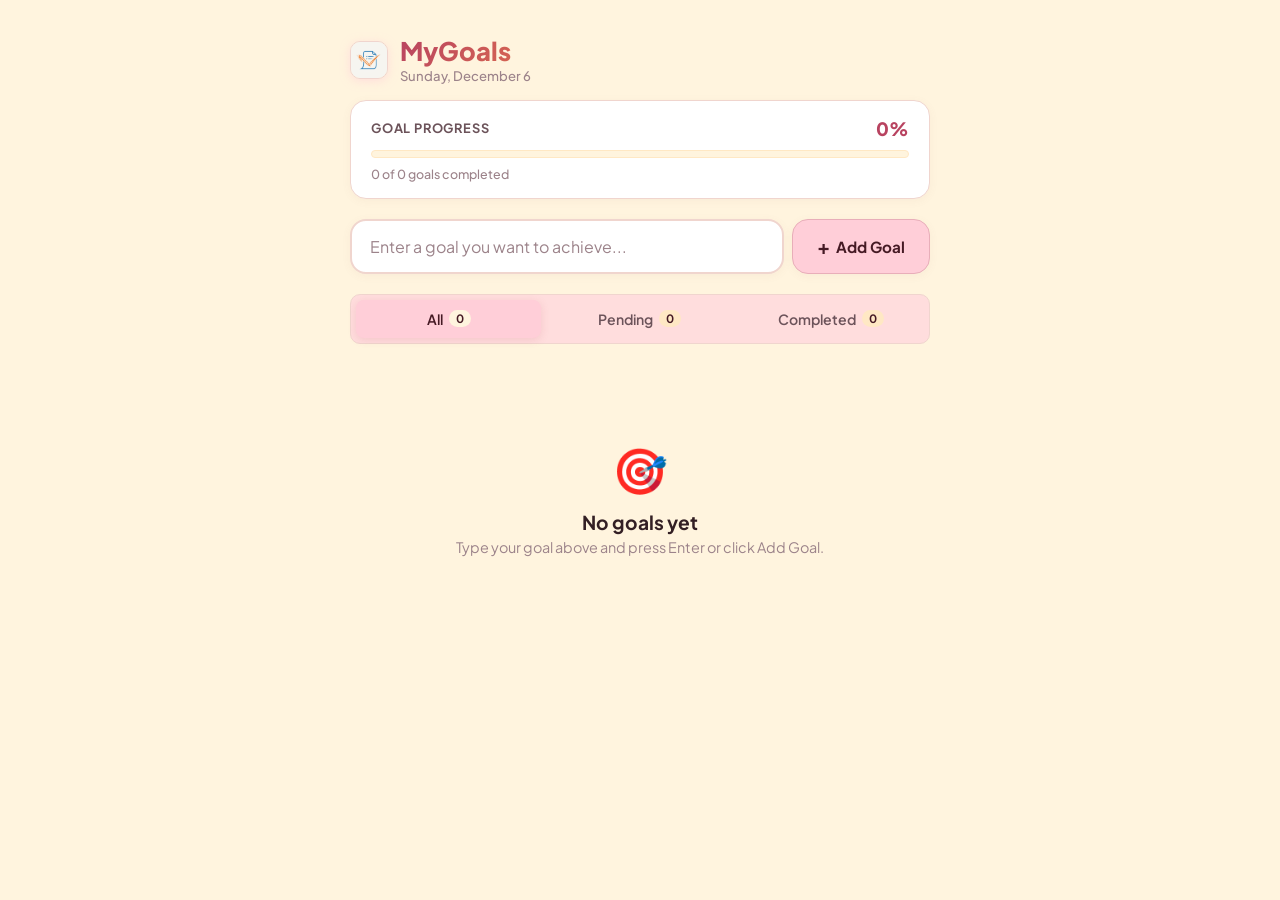
==== commit 5fa989b3: "Refactor to single-page MyGoals app with Color Hunt pastel palette" ====
--- a/index.html
+++ b/index.html
@@ -3,211 +3,88 @@
 <head>
   <meta charset="UTF-8" />
   <meta name="viewport" content="width=device-width, initial-scale=1.0" />
-  <title>MyTasks — Add Goal & Task</title>
+  <title>MyGoals</title>
   <link rel="icon" type="image/jpeg" href="logo.jpg" />
   <link rel="stylesheet" href="css/style.css" />
   <link rel="preconnect" href="https://fonts.googleapis.com" />
   <link rel="preconnect" href="https://fonts.gstatic.com" crossorigin />
-  <link href="https://fonts.googleapis.com/css2?family=Inter:wght@400;500;600;700;800&display=swap" rel="stylesheet" />
+  <link href="https://fonts.googleapis.com/css2?family=Plus+Jakarta+Sans:wght@400;500;600;700;800&display=swap" rel="stylesheet" />
 </head>
 <body>
-  <div class="app">
-    <!-- Nav -->
-    <nav class="nav">
-      <div class="logo">
-        <img src="logo.jpg" alt="Logo" class="logo-img" />
-        <h1>MyTasks</h1>
+  <main class="app-container">
+    <!-- Header -->
+    <header class="header">
+      <div class="brand">
+        <img src="logo.jpg" alt="Logo" class="brand-logo" />
+        <div>
+          <h1 class="brand-title">MyGoals</h1>
+          <p class="current-date" id="currentDate"></p>
+        </div>
       </div>
-      <div class="nav-links">
-        <a href="index.html" class="nav-link active">Add Tasks</a>
-        <a href="tasks.html" class="nav-link">My Goals & Tasks <span class="nav-badge" id="navBadge">0</span></a>
+
+      <!-- Progress Tracker -->
+      <div class="progress-card">
+        <div class="progress-info">
+          <span class="progress-label">Goal Progress</span>
+          <span class="progress-percent" id="progressPercent">0%</span>
+        </div>
+        <div class="progress-track">
+          <div class="progress-fill" id="progressFill" style="width: 0%"></div>
+        </div>
+        <p class="progress-summary" id="progressSummary">0 of 0 goals completed</p>
       </div>
+    </header>
+
+    <!-- Add Goal Input -->
+    <form class="add-goal-form" id="addGoalForm">
+      <input
+        type="text"
+        id="goalInput"
+        class="goal-input"
+        placeholder="Enter a goal you want to achieve..."
+        autocomplete="off"
+        required
+      />
+      <button type="submit" class="btn-add">
+        <span class="btn-plus">+</span> Add Goal
+      </button>
+    </form>
+
+    <!-- Filters -->
+    <nav class="filter-tabs">
+      <button class="filter-btn active" data-filter="all">
+        All <span class="badge" id="badgeAll">0</span>
+      </button>
+      <button class="filter-btn" data-filter="pending">
+        Pending <span class="badge" id="badgePending">0</span>
+      </button>
+      <button class="filter-btn" data-filter="completed">
+        Completed <span class="badge" id="badgeCompleted">0</span>
+      </button>
     </nav>
 
-    <!-- Add Task Section -->
-    <div class="add-section">
-      <h2 class="page-title">Tasks for Your Goals</h2>
-      <p class="page-subtitle">Organize actionable tasks under your personal goals</p>
+    <!-- Single Continuous Goals List -->
+    <div class="goals-list" id="goalsList"></div>
 
-      <form class="add-form" id="addTaskForm">
-        <!-- Goal Selection / Creation -->
-        <div class="form-group">
-          <label class="field-label" for="goalSelect">Select Goal</label>
-          <div class="goal-select-row">
-            <select id="goalSelect" class="goal-select" required></select>
-            <button type="button" class="btn-toggle-new-goal" id="btnToggleNewGoal" title="Create a new goal">+ New Goal</button>
-          </div>
-        </div>
-
-        <!-- Inline New Goal Input (Toggled) -->
-        <div class="new-goal-box" id="newGoalBox" style="display: none;">
-          <label class="field-label" for="newGoalTitle">New Goal Name</label>
-          <div class="new-goal-row">
-            <input
-              type="text"
-              id="newGoalTitle"
-              class="input-main small"
-              placeholder="e.g. Master Machine Learning, Fitness 2026..."
-              autocomplete="off"
-            />
-            <button type="button" class="btn-save-goal" id="btnSaveGoal">Save Goal</button>
-          </div>
-        </div>
-
-        <!-- Task Input -->
-        <div class="form-group">
-          <label class="field-label" for="taskInput">Task to Perform</label>
-          <input
-            type="text"
-            id="taskInput"
-            class="input-main"
-            placeholder="What actionable task will you do?"
-            required
-            autocomplete="off"
-          />
-        </div>
-
-        <button type="submit" class="btn-add">
-          <span class="btn-icon">+</span> Add Task to Goal
-        </button>
-      </form>
-
-      <!-- Recently Added -->
-      <div class="recent-section" id="recentSection" style="display: none">
-        <h3 class="recent-title">Just Added</h3>
-        <div class="recent-list" id="recentList"></div>
-      </div>
+    <!-- Empty State -->
+    <div class="empty-state" id="emptyState" style="display: none;">
+      <div class="empty-icon">🎯</div>
+      <h3>No goals yet</h3>
+      <p>Type your goal above and press Enter or click Add Goal.</p>
     </div>
 
-    <a href="tasks.html" class="btn-go" id="goToTasks" style="display: none">
-      View All Goals & Tasks →
-    </a>
-  </div>
+    <!-- Footer Actions -->
+    <footer class="footer-bar" id="footerBar" style="display: none;">
+      <button type="button" class="btn-clear" id="clearCompletedBtn">
+        Clear completed goals
+      </button>
+    </footer>
+  </main>
 
-  <!-- Toast -->
+  <!-- Toast Notifications -->
   <div class="toast-container" id="toastContainer"></div>
 
   <script src="js/storage.js"></script>
-  <script>
-    (function () {
-      const form = document.getElementById('addTaskForm');
-      const taskInput = document.getElementById('taskInput');
-      const goalSelect = document.getElementById('goalSelect');
-      const btnToggleNewGoal = document.getElementById('btnToggleNewGoal');
-      const newGoalBox = document.getElementById('newGoalBox');
-      const newGoalTitle = document.getElementById('newGoalTitle');
-      const btnSaveGoal = document.getElementById('btnSaveGoal');
-      const recentSection = document.getElementById('recentSection');
-      const recentList = document.getElementById('recentList');
-      const navBadge = document.getElementById('navBadge');
-      const goBtn = document.getElementById('goToTasks');
-      const toastContainer = document.getElementById('toastContainer');
-
-      const genId = () => Date.now().toString(36) + Math.random().toString(36).slice(2, 7);
-
-      function toast(msg, type = 'success') {
-        const el = document.createElement('div');
-        el.className = `toast ${type}`;
-        el.textContent = msg;
-        toastContainer.appendChild(el);
-        setTimeout(() => {
-          el.classList.add('hiding');
-          el.addEventListener('animationend', () => el.remove());
-        }, 2200);
-      }
-
-      function populateGoals(selectGoalId) {
-        const goals = Storage.loadGoals();
-        goalSelect.innerHTML = '';
-        goals.forEach(g => {
-          const opt = document.createElement('option');
-          opt.value = g.id;
-          opt.textContent = '🎯 ' + g.title;
-          goalSelect.appendChild(opt);
-        });
-
-        if (selectGoalId) {
-          goalSelect.value = selectGoalId;
-        }
-      }
-
-      function updateBadge() {
-        const tasks = Storage.loadTasks();
-        const pending = tasks.filter(t => !t.completed).length;
-        navBadge.textContent = pending;
-        goBtn.style.display = tasks.length > 0 ? 'flex' : 'none';
-      }
-
-      function addRecent(taskText, goalTitle) {
-        recentSection.style.display = 'block';
-        const el = document.createElement('div');
-        el.className = 'recent-item';
-        el.innerHTML = `<span>${taskText}</span> <span class="recent-goal-tag">${goalTitle}</span>`;
-        recentList.prepend(el);
-        while (recentList.children.length > 5) {
-          recentList.removeChild(recentList.lastChild);
-        }
-      }
-
-      // Toggle new goal box
-      btnToggleNewGoal.addEventListener('click', () => {
-        const isHidden = newGoalBox.style.display === 'none';
-        newGoalBox.style.display = isHidden ? 'block' : 'none';
-        btnToggleNewGoal.textContent = isHidden ? '✕ Cancel' : '+ New Goal';
-        if (isHidden) newGoalTitle.focus();
-      });
-
-      // Save new goal
-      btnSaveGoal.addEventListener('click', () => {
-        const title = newGoalTitle.value.trim();
-        if (!title) return;
-        const goals = Storage.loadGoals();
-        const newGoal = {
-          id: 'goal_' + genId(),
-          title: title,
-          createdAt: new Date().toISOString()
-        };
-        goals.push(newGoal);
-        Storage.saveGoals(goals);
-
-        populateGoals(newGoal.id);
-        newGoalTitle.value = '';
-        newGoalBox.style.display = 'none';
-        btnToggleNewGoal.textContent = '+ New Goal';
-        toast(`Goal "${title}" created!`);
-      });
-
-      // Submit Task
-      form.addEventListener('submit', e => {
-        e.preventDefault();
-        const text = taskInput.value.trim();
-        const goalId = goalSelect.value;
-        if (!text || !goalId) return;
-
-        const tasks = Storage.loadTasks();
-        const newTask = {
-          id: genId(),
-          goalId: goalId,
-          text: text,
-          completed: false,
-          createdAt: new Date().toISOString()
-        };
-        tasks.unshift(newTask);
-        Storage.saveTasks(tasks);
-
-        const goals = Storage.loadGoals();
-        const goal = goals.find(g => g.id === goalId);
-        addRecent(text, goal ? goal.title : 'Goal');
-
-        updateBadge();
-        toast('Task added to goal!');
-        taskInput.value = '';
-        taskInput.focus();
-      });
-
-      populateGoals();
-      updateBadge();
-    })();
-  </script>
+  <script src="js/app.js"></script>
 </body>
 </html>
--- a/css/style.css
+++ b/css/style.css
@@ -8,44 +8,47 @@
   --palette-peach: #ffe8c4;
 
   --bg: #fff4de;
-  --bg-card: #ffffff;
-  --bg-card-hover: #fff9f6;
-  --bg-input: #ffffff;
-
-  --text: #352429;
-  --text-dim: #6e555c;
-  --text-muted: #9b8087;
-
-  --accent: #ffced8;
+  --surface: #ffffff;
+  --surface-hover: #fff9f6;
+  
+  --text-main: #331f24;
+  --text-sub: #6c535a;
+  --text-muted: #9c838a;
+
+  --accent-rose: #ffced8;
   --accent-dark: #b84360;
-  --accent-text: #4a202a;
+  --accent-text: #451a24;
   --accent-hover: #f7bac7;
   --accent-glow: rgba(255, 206, 216, 0.6);
 
-  --green: #48a979;
-  --green-glow: rgba(72, 169, 121, 0.25);
-  --red: #d32f2f;
-
-  --border: #f2d8d2;
-  --border-light: #fbeee9;
-  --radius: 14px;
-  --radius-sm: 9px;
+  --border: #f0d5ce;
+  --border-subtle: #fbeee9;
+  
+  --radius: 16px;
+  --radius-sm: 10px;
+  --radius-full: 9999px;
+
+  --shadow-sm: 0 2px 10px rgba(160, 100, 110, 0.06);
+  --shadow-md: 0 6px 22px rgba(160, 100, 110, 0.1);
+
   --transition: 0.2s cubic-bezier(0.4, 0, 0.2, 1);
-  --font: 'Inter', -apple-system, BlinkMacSystemFont, 'Segoe UI', sans-serif;
-  --shadow-sm: 0 2px 10px rgba(180, 120, 130, 0.08);
-  --shadow-md: 0 6px 20px rgba(180, 120, 130, 0.12);
-}
-
-*, *::before, *::after { margin: 0; padding: 0; box-sizing: border-box; }
+  --font: 'Plus Jakarta Sans', -apple-system, BlinkMacSystemFont, 'Segoe UI', sans-serif;
+}
+
+*, *::before, *::after {
+  margin: 0;
+  padding: 0;
+  box-sizing: border-box;
+}
 
 body {
   font-family: var(--font);
   background: var(--bg);
-  color: var(--text);
+  color: var(--text-main);
   min-height: 100vh;
   display: flex;
   justify-content: center;
-  padding: 28px 16px;
+  padding: 36px 16px;
   -webkit-font-smoothing: antialiased;
 }
 
@@ -54,459 +57,221 @@
 ::-webkit-scrollbar-thumb { background: var(--palette-peach); border-radius: 3px; }
 
 /* ========================================
-   App Container
-   ======================================== */
-.app {
+   App Layout (Single Unified Container)
+   ======================================== */
+.app-container {
   width: 100%;
-  max-width: 560px;
+  max-width: 580px;
   display: flex;
   flex-direction: column;
   gap: 20px;
 }
 
 /* ========================================
-   Nav
-   ======================================== */
-.nav {
-  display: flex;
-  align-items: center;
-  justify-content: space-between;
-  padding-bottom: 16px;
-  border-bottom: 2px solid var(--border);
-}
-
-.logo {
-  display: flex;
-  align-items: center;
-  gap: 10px;
-}
-
-.logo-img {
-  width: 34px;
-  height: 34px;
-  border-radius: 9px;
+   Header & Progress
+   ======================================== */
+.header {
+  display: flex;
+  flex-direction: column;
+  gap: 16px;
+}
+
+.brand {
+  display: flex;
+  align-items: center;
+  gap: 12px;
+}
+
+.brand-logo {
+  width: 38px;
+  height: 38px;
+  border-radius: 10px;
   object-fit: cover;
-  box-shadow: 0 2px 8px var(--accent-glow);
+  box-shadow: 0 2px 10px var(--accent-glow);
   border: 1px solid var(--border);
 }
 
-.logo h1 {
-  font-size: 1.45rem;
+.brand-title {
+  font-size: 1.6rem;
   font-weight: 800;
   background: linear-gradient(135deg, #b84360, #d96850);
   -webkit-background-clip: text;
   -webkit-text-fill-color: transparent;
   background-clip: text;
-}
-
-.nav-links {
+  line-height: 1.2;
+}
+
+.current-date {
+  font-size: 0.82rem;
+  color: var(--text-muted);
+  font-weight: 500;
+}
+
+/* Progress Tracker */
+.progress-card {
+  background: var(--surface);
+  border: 1px solid var(--border);
+  border-radius: var(--radius);
+  padding: 16px 20px;
+  box-shadow: var(--shadow-sm);
+}
+
+.progress-info {
+  display: flex;
+  justify-content: space-between;
+  align-items: center;
+  margin-bottom: 10px;
+}
+
+.progress-label {
+  font-size: 0.8rem;
+  font-weight: 700;
+  text-transform: uppercase;
+  letter-spacing: 0.8px;
+  color: var(--text-sub);
+}
+
+.progress-percent {
+  font-size: 1.15rem;
+  font-weight: 800;
+  color: var(--accent-dark);
+}
+
+.progress-track {
+  width: 100%;
+  height: 8px;
+  background: var(--palette-cream);
+  border: 1px solid var(--palette-peach);
+  border-radius: var(--radius-full);
+  overflow: hidden;
+}
+
+.progress-fill {
+  height: 100%;
+  background: linear-gradient(90deg, var(--palette-peach), var(--palette-rose));
+  border-radius: var(--radius-full);
+  transition: width 0.4s cubic-bezier(0.4, 0, 0.2, 1);
+}
+
+.progress-summary {
+  font-size: 0.78rem;
+  color: var(--text-muted);
+  margin-top: 8px;
+  font-weight: 500;
+}
+
+/* ========================================
+   Add Goal Form
+   ======================================== */
+.add-goal-form {
+  display: flex;
+  gap: 8px;
+}
+
+.goal-input {
+  flex: 1;
+  padding: 15px 18px;
+  background: var(--surface);
+  border: 2px solid var(--border);
+  border-radius: var(--radius);
+  font-size: 16px; /* Prevents auto-zoom on mobile */
+  font-family: var(--font);
+  color: var(--text-main);
+  outline: none;
+  box-shadow: var(--shadow-sm);
+  transition: border-color var(--transition), box-shadow var(--transition);
+}
+
+.goal-input:focus {
+  border-color: #e29aa9;
+  box-shadow: 0 0 0 4px var(--accent-glow);
+}
+
+.goal-input::placeholder {
+  color: var(--text-muted);
+}
+
+.btn-add {
+  display: flex;
+  align-items: center;
+  gap: 6px;
+  padding: 0 24px;
+  background: var(--palette-rose);
+  border: 1px solid #e8aeb9;
+  border-radius: var(--radius);
+  color: var(--accent-text);
+  font-size: 0.95rem;
+  font-weight: 700;
+  font-family: var(--font);
+  cursor: pointer;
+  box-shadow: var(--shadow-sm);
+  white-space: nowrap;
+  transition: all var(--transition);
+}
+
+.btn-add:hover {
+  background: var(--accent-hover);
+  transform: translateY(-1px);
+  box-shadow: var(--shadow-md);
+}
+
+.btn-add:active {
+  transform: translateY(0);
+}
+
+.btn-plus {
+  font-size: 1.25rem;
+  line-height: 1;
+}
+
+/* ========================================
+   Filter Tabs
+   ======================================== */
+.filter-tabs {
   display: flex;
   gap: 6px;
   background: var(--palette-blush);
-  padding: 4px;
+  padding: 5px;
   border-radius: var(--radius-sm);
   border: 1px solid var(--border);
 }
 
-.nav-link {
-  display: flex;
-  align-items: center;
+.filter-btn {
+  flex: 1;
+  display: flex;
+  align-items: center;
+  justify-content: center;
   gap: 6px;
-  padding: 8px 16px;
-  border-radius: 7px;
-  text-decoration: none;
-  color: var(--text-dim);
-  font-size: 0.86rem;
+  padding: 10px 8px;
+  border: none;
+  background: transparent;
+  color: var(--text-sub);
+  font-size: 0.88rem;
   font-weight: 600;
-  transition: all var(--transition);
-}
-
-.nav-link:hover {
-  color: var(--text);
+  border-radius: 8px;
+  cursor: pointer;
+  font-family: var(--font);
+  transition: all var(--transition);
+}
+
+.filter-btn:hover {
+  color: var(--text-main);
   background: rgba(255, 255, 255, 0.5);
 }
 
-.nav-link.active {
+.filter-btn.active {
   background: var(--palette-rose);
   color: var(--accent-text);
   box-shadow: 0 2px 8px rgba(184, 67, 96, 0.15);
 }
 
-.nav-badge {
-  font-size: 0.7rem;
+.badge {
+  font-size: 0.72rem;
   font-weight: 700;
   background: var(--palette-peach);
   color: var(--accent-text);
   padding: 1px 7px;
-  border-radius: 8px;
-  min-width: 18px;
-  text-align: center;
-}
-
-/* ========================================
-   Add Page
-   ======================================== */
-.add-section {
-  display: flex;
-  flex-direction: column;
-  align-items: center;
-  padding: 36px 0 16px;
-  gap: 12px;
-}
-
-.page-title {
-  font-size: 1.6rem;
-  font-weight: 800;
-  color: var(--text);
-}
-
-.page-subtitle {
-  color: var(--text-muted);
-  font-size: 0.92rem;
-  margin-bottom: 8px;
-}
-
-.add-form {
-  width: 100%;
-  display: flex;
-  flex-direction: column;
-  gap: 14px;
-}
-
-.form-group {
-  display: flex;
-  flex-direction: column;
-  gap: 6px;
-  width: 100%;
-}
-
-.field-label {
-  font-size: 0.78rem;
-  font-weight: 700;
-  text-transform: uppercase;
-  letter-spacing: 0.6px;
-  color: var(--text-dim);
-}
-
-.goal-select-row {
-  display: flex;
-  gap: 8px;
-}
-
-.goal-select {
-  flex: 1;
-  padding: 14px 16px;
-  background: var(--bg-card);
-  border: 2px solid var(--border);
-  border-radius: var(--radius);
-  color: var(--text);
-  font-size: 15px;
-  font-family: var(--font);
-  font-weight: 600;
-  cursor: pointer;
-  outline: none;
-  box-shadow: var(--shadow-sm);
-  transition: border-color var(--transition);
-  appearance: none;
-  -webkit-appearance: none;
-  background-image: url("data:image/svg+xml;charset=UTF-8,%3csvg xmlns='http://www.w3.org/2000/svg' viewBox='0 0 24 24' fill='none' stroke='%236e555c' stroke-width='2.5' stroke-linecap='round' stroke-linejoin='round'%3e%3cpolyline points='6 9 12 15 18 9'%3e%3c/polyline%3e%3c/svg%3e");
-  background-repeat: no-repeat;
-  background-position: right 14px center;
-  background-size: 16px;
-  padding-right: 38px;
-}
-
-.goal-select:focus {
-  border-color: #e29aa9;
-}
-
-.btn-toggle-new-goal {
-  padding: 0 16px;
-  background: var(--palette-blush);
-  border: 1px solid var(--border);
-  border-radius: var(--radius);
-  color: var(--accent-text);
-  font-size: 0.86rem;
-  font-weight: 700;
-  cursor: pointer;
-  white-space: nowrap;
-  transition: all var(--transition);
-  font-family: var(--font);
-}
-
-.btn-toggle-new-goal:hover {
-  background: var(--palette-rose);
-}
-
-/* New Goal Inline Box */
-.new-goal-box {
-  background: #ffffff;
-  border: 2px dashed #e8aeb9;
-  border-radius: var(--radius);
-  padding: 14px;
-  display: flex;
-  flex-direction: column;
-  gap: 6px;
-  animation: slideIn 0.2s ease;
-}
-
-.new-goal-row {
-  display: flex;
-  gap: 8px;
-}
-
-.input-main.small {
-  padding: 11px 14px;
-  font-size: 14px;
-}
-
-.btn-save-goal {
-  padding: 0 18px;
-  background: var(--palette-rose);
-  border: 1px solid #e8aeb9;
-  border-radius: var(--radius-sm);
-  color: var(--accent-text);
-  font-weight: 700;
-  font-size: 0.85rem;
-  cursor: pointer;
-  white-space: nowrap;
-  font-family: var(--font);
-  transition: all var(--transition);
-}
-
-.btn-save-goal:hover {
-  background: var(--accent-hover);
-}
-
-.input-main {
-  width: 100%;
-  padding: 16px 18px;
-  background: var(--bg-card);
-  border: 2px solid var(--border);
-  border-radius: var(--radius);
-  color: var(--text);
-  font-size: 16px; /* Prevents auto-zoom on iOS */
-  font-family: var(--font);
-  outline: none;
-  box-shadow: var(--shadow-sm);
-  transition: border-color var(--transition), box-shadow var(--transition);
-}
-
-.input-main:focus {
-  border-color: #e29aa9;
-  box-shadow: 0 0 0 4px var(--accent-glow);
-}
-
-.input-main::placeholder {
-  color: var(--text-muted);
-}
-
-.btn-add {
-  display: flex;
-  align-items: center;
-  justify-content: center;
-  gap: 8px;
-  padding: 14px;
-  background: var(--palette-rose);
-  border: 1px solid #e8aeb9;
-  border-radius: var(--radius);
-  color: var(--accent-text);
-  font-size: 0.96rem;
-  font-weight: 700;
-  font-family: var(--font);
-  cursor: pointer;
-  box-shadow: var(--shadow-sm);
-  transition: background var(--transition), transform var(--transition), box-shadow var(--transition);
-}
-
-.btn-add:hover {
-  background: var(--accent-hover);
-  transform: translateY(-1px);
-  box-shadow: var(--shadow-md);
-}
-
-.btn-add:active { transform: translateY(0); }
-
-.btn-icon {
-  font-size: 1.3rem;
-  line-height: 1;
-}
-
-/* Recently added */
-.recent-section {
-  width: 100%;
-  margin-top: 20px;
-}
-
-.recent-title {
-  font-size: 0.75rem;
-  font-weight: 700;
-  color: var(--text-muted);
-  text-transform: uppercase;
-  letter-spacing: 1px;
-  margin-bottom: 8px;
-}
-
-.recent-list {
-  display: flex;
-  flex-direction: column;
-  gap: 6px;
-}
-
-.recent-item {
-  padding: 11px 15px;
-  background: var(--bg-card);
-  border: 1px solid var(--border);
-  border-left: 4px solid var(--palette-rose);
-  border-radius: var(--radius-sm);
-  font-size: 0.88rem;
-  color: var(--text);
-  box-shadow: var(--shadow-sm);
-  display: flex;
-  justify-content: space-between;
-  align-items: center;
-  gap: 10px;
-  animation: slideIn 0.25s ease;
-}
-
-.recent-goal-tag {
-  font-size: 0.72rem;
-  font-weight: 700;
-  background: var(--palette-peach);
-  color: var(--accent-text);
-  padding: 2px 8px;
-  border-radius: 6px;
-  white-space: nowrap;
-}
-
-/* Go to tasks link */
-.btn-go {
-  display: flex;
-  align-items: center;
-  justify-content: center;
-  padding: 14px;
-  background: var(--bg-card);
-  border: 2px solid var(--palette-rose);
-  border-radius: var(--radius);
-  color: var(--accent-dark);
-  font-size: 0.94rem;
-  font-weight: 700;
-  text-decoration: none;
-  font-family: var(--font);
-  box-shadow: var(--shadow-sm);
-  transition: all var(--transition);
-}
-
-.btn-go:hover {
-  background: var(--palette-blush);
-  border-color: #e8aeb9;
-  transform: translateY(-1px);
-  box-shadow: var(--shadow-md);
-}
-
-/* ========================================
-   Progress
-   ======================================== */
-.progress-card {
-  background: var(--bg-card);
-  border-radius: var(--radius);
-  padding: 16px 18px;
-  border: 1px solid var(--border);
-  box-shadow: var(--shadow-sm);
-}
-
-.progress-info {
-  display: flex;
-  justify-content: space-between;
-  align-items: center;
-  margin-bottom: 8px;
-}
-
-.progress-label {
-  font-size: 0.78rem;
-  font-weight: 700;
-  color: var(--text-dim);
-  text-transform: uppercase;
-  letter-spacing: 0.5px;
-}
-
-.progress-value {
-  font-size: 1.05rem;
-  font-weight: 800;
-  color: var(--accent-dark);
-}
-
-.progress-bar {
-  width: 100%;
-  height: 8px;
-  background: var(--palette-cream);
-  border: 1px solid var(--palette-peach);
-  border-radius: 4px;
-  overflow: hidden;
-}
-
-.progress-fill {
-  height: 100%;
-  background: linear-gradient(90deg, var(--palette-peach), var(--palette-rose));
-  border-radius: 4px;
-  transition: width 0.5s cubic-bezier(0.4, 0, 0.2, 1);
-}
-
-.progress-detail {
-  font-size: 0.75rem;
-  color: var(--text-muted);
-  margin-top: 6px;
-}
-
-/* ========================================
-   Filters
-   ======================================== */
-.filters {
-  display: flex;
-  gap: 6px;
-  background: var(--bg-card);
-  padding: 5px;
-  border-radius: var(--radius);
-  border: 1px solid var(--border);
-  box-shadow: var(--shadow-sm);
-}
-
-.filter-btn {
-  flex: 1;
-  display: flex;
-  align-items: center;
-  justify-content: center;
-  gap: 6px;
-  padding: 10px;
-  border: none;
-  background: transparent;
-  color: var(--text-dim);
-  font-size: 0.85rem;
-  font-weight: 600;
-  border-radius: var(--radius-sm);
-  cursor: pointer;
-  transition: all var(--transition);
-  font-family: var(--font);
-}
-
-.filter-btn:hover {
-  color: var(--text);
-  background: var(--palette-cream);
-}
-
-.filter-btn.active {
-  background: var(--palette-rose);
-  color: var(--accent-text);
-  box-shadow: 0 2px 10px rgba(184, 67, 96, 0.15);
-}
-
-.badge {
-  font-size: 0.7rem;
-  font-weight: 700;
-  background: var(--palette-peach);
-  color: var(--accent-text);
-  padding: 1px 7px;
-  border-radius: 8px;
+  border-radius: 10px;
   min-width: 20px;
   text-align: center;
 }
@@ -516,184 +281,20 @@
 }
 
 /* ========================================
-   Goals & Goal Cards
-   ======================================== */
-.goals-container {
-  display: flex;
-  flex-direction: column;
-  gap: 16px;
-}
-
-.goal-card {
-  background: var(--bg-card);
-  border: 1px solid var(--border);
-  border-radius: var(--radius);
-  padding: 16px 18px;
-  box-shadow: var(--shadow-sm);
-  display: flex;
-  flex-direction: column;
-  gap: 12px;
-  transition: all var(--transition);
-}
-
-.goal-card:hover {
-  border-color: #e29aa9;
-  box-shadow: var(--shadow-md);
-}
-
-.goal-header {
-  display: flex;
-  justify-content: space-between;
-  align-items: center;
-  flex-wrap: wrap;
-  gap: 8px;
-}
-
-.goal-title-wrap {
-  display: flex;
-  align-items: center;
-  gap: 8px;
-}
-
-.goal-badge {
-  font-size: 0.68rem;
-  font-weight: 800;
-  background: var(--palette-blush);
-  color: var(--accent-text);
-  padding: 2px 7px;
-  border-radius: 6px;
-  text-transform: uppercase;
-}
-
-.goal-title {
-  font-size: 1.15rem;
-  font-weight: 800;
-  color: var(--text);
-}
-
-.goal-header-right {
-  display: flex;
-  align-items: center;
-  gap: 8px;
-}
-
-.goal-progress-pill {
-  font-size: 0.74rem;
-  font-weight: 700;
-  background: var(--palette-cream);
-  color: var(--accent-dark);
-  border: 1px solid var(--palette-peach);
-  padding: 3px 9px;
-  border-radius: 8px;
-  white-space: nowrap;
-}
-
-.btn-delete-goal {
-  background: transparent;
-  border: none;
-  color: var(--text-muted);
-  cursor: pointer;
-  padding: 4px 8px;
-  font-size: 0.95rem;
-  border-radius: 6px;
-  transition: all var(--transition);
-}
-
-.btn-delete-goal:hover {
-  color: var(--red);
-  background: var(--palette-blush);
-}
-
-.goal-progress-bar {
-  width: 100%;
-  height: 6px;
-  background: var(--palette-cream);
-  border-radius: 3px;
-  overflow: hidden;
-  border: 1px solid var(--border);
-}
-
-.goal-progress-fill {
-  height: 100%;
-  background: linear-gradient(90deg, var(--palette-peach), var(--palette-rose));
-  border-radius: 3px;
-  transition: width 0.4s ease;
-}
-
-.goal-task-list {
-  display: flex;
-  flex-direction: column;
-  gap: 6px;
-}
-
-.goal-no-tasks {
-  font-size: 0.82rem;
-  color: var(--text-muted);
-  padding: 8px 4px;
-  font-style: italic;
-}
-
-.quick-add-task-form {
-  display: flex;
-  gap: 6px;
-  margin-top: 4px;
-}
-
-.input-quick-add {
-  flex: 1;
-  padding: 10px 14px;
-  background: #fffdfb;
-  border: 1.5px dashed var(--border);
-  border-radius: var(--radius-sm);
-  font-size: 14px;
-  font-family: var(--font);
-  color: var(--text);
-  outline: none;
-  transition: all var(--transition);
-}
-
-.input-quick-add:focus {
-  border-color: #e29aa9;
-  background: #ffffff;
-}
-
-.input-quick-add::placeholder {
-  color: var(--text-muted);
-}
-
-.btn-quick-add {
-  padding: 0 16px;
-  background: var(--palette-blush);
-  border: 1px solid var(--border);
-  border-radius: var(--radius-sm);
-  color: var(--accent-text);
-  font-size: 0.85rem;
-  font-weight: 700;
-  cursor: pointer;
-  font-family: var(--font);
-  white-space: nowrap;
-  transition: all var(--transition);
-}
-
-.btn-quick-add:hover {
-  background: var(--palette-rose);
-}
-
-/* ========================================
-   Task List
-   ======================================== */
-.task-list {
+   Single Continuous Goals List
+   ======================================== */
+.goals-list {
   display: flex;
   flex-direction: column;
   gap: 8px;
 }
 
-.task-item {
-  display: flex;
-  align-items: center;
-  gap: 12px;
-  padding: 14px 16px;
-  background: var(--bg-card);
+.goal-row {
+  display: flex;
+  align-items: center;
+  gap: 14px;
+  padding: 16px 18px;
+  background: var(--surface);
   border: 1px solid var(--border);
   border-radius: var(--radius);
   box-shadow: var(--shadow-sm);
@@ -706,32 +307,40 @@
   to   { opacity: 1; transform: translateY(0); }
 }
 
-.task-item:hover {
-  background: var(--bg-card-hover);
+.goal-row:hover {
+  background: var(--surface-hover);
   border-color: #e29aa9;
   box-shadow: var(--shadow-md);
 }
 
-.task-item.completed {
+.goal-row.completed {
   opacity: 0.55;
   background: #fbf5f2;
 }
 
-.task-item.completed .task-text {
+.goal-row.completed .goal-text {
   text-decoration: line-through;
   color: var(--text-muted);
 }
 
-.task-item.removing {
+.goal-row.removing {
   animation: slideOut 0.25s ease forwards;
 }
 
 @keyframes slideOut {
-  to { opacity: 0; transform: translateX(24px); height: 0; padding: 0; margin: 0; border: 0; overflow: hidden; }
+  to {
+    opacity: 0;
+    transform: translateX(24px);
+    height: 0;
+    padding: 0;
+    margin: 0;
+    border: 0;
+    overflow: hidden;
+  }
 }
 
 /* Checkbox */
-.task-checkbox {
+.goal-checkbox {
   position: relative;
   width: 24px;
   height: 24px;
@@ -739,7 +348,7 @@
   cursor: pointer;
 }
 
-.task-checkbox input {
+.goal-checkbox input {
   position: absolute;
   opacity: 0;
   width: 100%;
@@ -748,60 +357,65 @@
   z-index: 2;
 }
 
-.task-checkbox .checkmark {
+.goal-checkbox .checkmark {
   position: absolute;
   inset: 0;
   border: 2px solid var(--border);
   background: #ffffff;
   border-radius: 7px;
-  transition: all var(--transition);
   display: flex;
   align-items: center;
   justify-content: center;
-}
-
-.task-checkbox input:checked + .checkmark {
+  transition: all var(--transition);
+}
+
+.goal-checkbox input:checked + .checkmark {
   background: var(--palette-rose);
   border-color: #d88094;
   box-shadow: 0 0 8px var(--accent-glow);
 }
 
-.task-checkbox .checkmark::after {
+.goal-checkbox .checkmark::after {
   content: '✓';
   font-size: 0.8rem;
   color: var(--accent-text);
+  font-weight: 800;
   opacity: 0;
   transition: opacity var(--transition);
-  font-weight: 800;
-}
-
-.task-checkbox input:checked + .checkmark::after { opacity: 1; }
-.task-checkbox:hover .checkmark { border-color: #d88094; }
-
-/* Task content */
-.task-content {
+}
+
+.goal-checkbox input:checked + .checkmark::after {
+  opacity: 1;
+}
+
+.goal-checkbox:hover .checkmark {
+  border-color: #d88094;
+}
+
+/* Goal Details */
+.goal-details {
   flex: 1;
   min-width: 0;
 }
 
-.task-text {
-  font-size: 0.95rem;
-  font-weight: 500;
+.goal-text {
+  font-size: 0.98rem;
+  font-weight: 600;
+  line-height: 1.45;
+  color: var(--text-main);
   word-break: break-word;
   overflow-wrap: anywhere;
-  line-height: 1.45;
-  color: var(--text);
-  transition: all var(--transition);
-}
-
-.task-date {
+  transition: all var(--transition);
+}
+
+.goal-date {
   font-size: 0.72rem;
   color: var(--text-muted);
   margin-top: 3px;
   display: block;
 }
 
-/* Delete */
+/* Delete Button */
 .btn-delete {
   background: none;
   border: none;
@@ -809,21 +423,24 @@
   font-size: 1.15rem;
   cursor: pointer;
   padding: 8px;
-  min-width: 36px;
-  min-height: 36px;
+  min-width: 38px;
+  min-height: 38px;
   display: inline-flex;
   align-items: center;
   justify-content: center;
-  border-radius: 6px;
+  border-radius: 8px;
   transition: all var(--transition);
   opacity: 0.85;
   flex-shrink: 0;
   -webkit-tap-highlight-color: transparent;
 }
 
-.task-item:hover .btn-delete { opacity: 1; }
+.goal-row:hover .btn-delete {
+  opacity: 1;
+}
+
 .btn-delete:hover {
-  color: var(--red);
+  color: #d32f2f;
   background: var(--palette-blush);
 }
 
@@ -832,27 +449,41 @@
    ======================================== */
 .empty-state {
   text-align: center;
-  padding: 48px 16px;
-}
-
-.empty-icon { font-size: 2.5rem; margin-bottom: 12px; }
-.empty-state h3 { font-size: 1.15rem; font-weight: 700; margin-bottom: 4px; color: var(--text); }
-.empty-state p { color: var(--text-muted); font-size: 0.88rem; }
-
-/* ========================================
-   Footer
-   ======================================== */
-.footer {
+  padding: 56px 16px;
+}
+
+.empty-icon {
+  font-size: 2.8rem;
+  margin-bottom: 12px;
+}
+
+.empty-state h3 {
+  font-size: 1.2rem;
+  font-weight: 700;
+  color: var(--text-main);
+  margin-bottom: 4px;
+}
+
+.empty-state p {
+  color: var(--text-muted);
+  font-size: 0.9rem;
+}
+
+/* ========================================
+   Footer Bar
+   ======================================== */
+.footer-bar {
   display: flex;
   justify-content: center;
+  padding-top: 4px;
 }
 
 .btn-clear {
-  padding: 9px 22px;
+  padding: 10px 24px;
   border: 1px solid var(--border);
-  background: var(--bg-card);
-  color: var(--text-dim);
-  font-size: 0.84rem;
+  background: var(--surface);
+  color: var(--text-sub);
+  font-size: 0.85rem;
   font-weight: 600;
   border-radius: var(--radius-sm);
   cursor: pointer;
@@ -863,7 +494,7 @@
 
 .btn-clear:hover {
   border-color: #e28c8c;
-  color: var(--red);
+  color: #d32f2f;
   background: var(--palette-blush);
 }
 
@@ -881,22 +512,22 @@
 }
 
 .toast {
-  background: var(--bg-card);
+  background: var(--surface);
   border: 1px solid var(--border);
   border-left: 4px solid var(--palette-rose);
-  color: var(--text);
-  padding: 11px 18px;
+  color: var(--text-main);
+  padding: 12px 20px;
   border-radius: var(--radius-sm);
-  font-size: 0.86rem;
-  font-weight: 500;
+  font-size: 0.88rem;
+  font-weight: 600;
   font-family: var(--font);
   box-shadow: var(--shadow-md);
   animation: toastIn 0.25s ease;
-  max-width: 290px;
-}
-
-.toast.success { border-left-color: var(--green); }
-.toast.error   { border-left-color: var(--red); }
+  max-width: 300px;
+}
+
+.toast.success { border-left-color: #48a979; }
+.toast.error   { border-left-color: #d32f2f; }
 .toast.info    { border-left-color: var(--accent-dark); }
 .toast.hiding  { animation: toastOut 0.25s ease forwards; }
 
@@ -904,66 +535,30 @@
 @keyframes toastOut { to   { opacity: 0; transform: translateX(30px); } }
 
 /* ========================================
-   Mobile & Responsive Adjustments
+   Mobile Adjustments
    ======================================== */
 @media (max-width: 600px) {
   body {
-    padding: calc(16px + env(safe-area-inset-top, 0px)) 12px calc(24px + env(safe-area-inset-bottom, 0px)) 12px;
-  }
-
-  .nav {
-    flex-direction: row;
-    flex-wrap: wrap;
-    gap: 12px;
-  }
-
-  .nav-links {
-    width: 100%;
-    display: flex;
-  }
-
-  .nav-link {
-    flex: 1;
+    padding: calc(20px + env(safe-area-inset-top, 0px)) 12px calc(24px + env(safe-area-inset-bottom, 0px)) 12px;
+  }
+
+  .add-goal-form {
+    flex-direction: column;
+  }
+
+  .btn-add {
+    min-height: 48px;
     justify-content: center;
-    padding: 10px 12px;
-    font-size: 0.9rem;
+  }
+
+  .filter-btn {
     min-height: 44px;
-  }
-
-  .add-section {
-    padding: 24px 0 16px;
-  }
-
-  .page-title {
-    font-size: 1.4rem;
-  }
-
-  .input-main {
-    font-size: 16px; /* Prevents auto-zoom on iOS */
-    padding: 14px 16px;
-  }
-
-  .btn-add,
-  .btn-go {
-    min-height: 48px;
-    font-size: 1rem;
-  }
-
-  .filter-btn {
-    padding: 11px 8px;
-    font-size: 0.82rem;
-    min-height: 44px;
-  }
-
-  .task-item {
-    padding: 12px 14px;
-    gap: 10px;
   }
 
   .btn-delete {
     opacity: 1;
-    min-width: 40px;
-    min-height: 40px;
+    min-width: 44px;
+    min-height: 44px;
   }
 
   .toast-container {
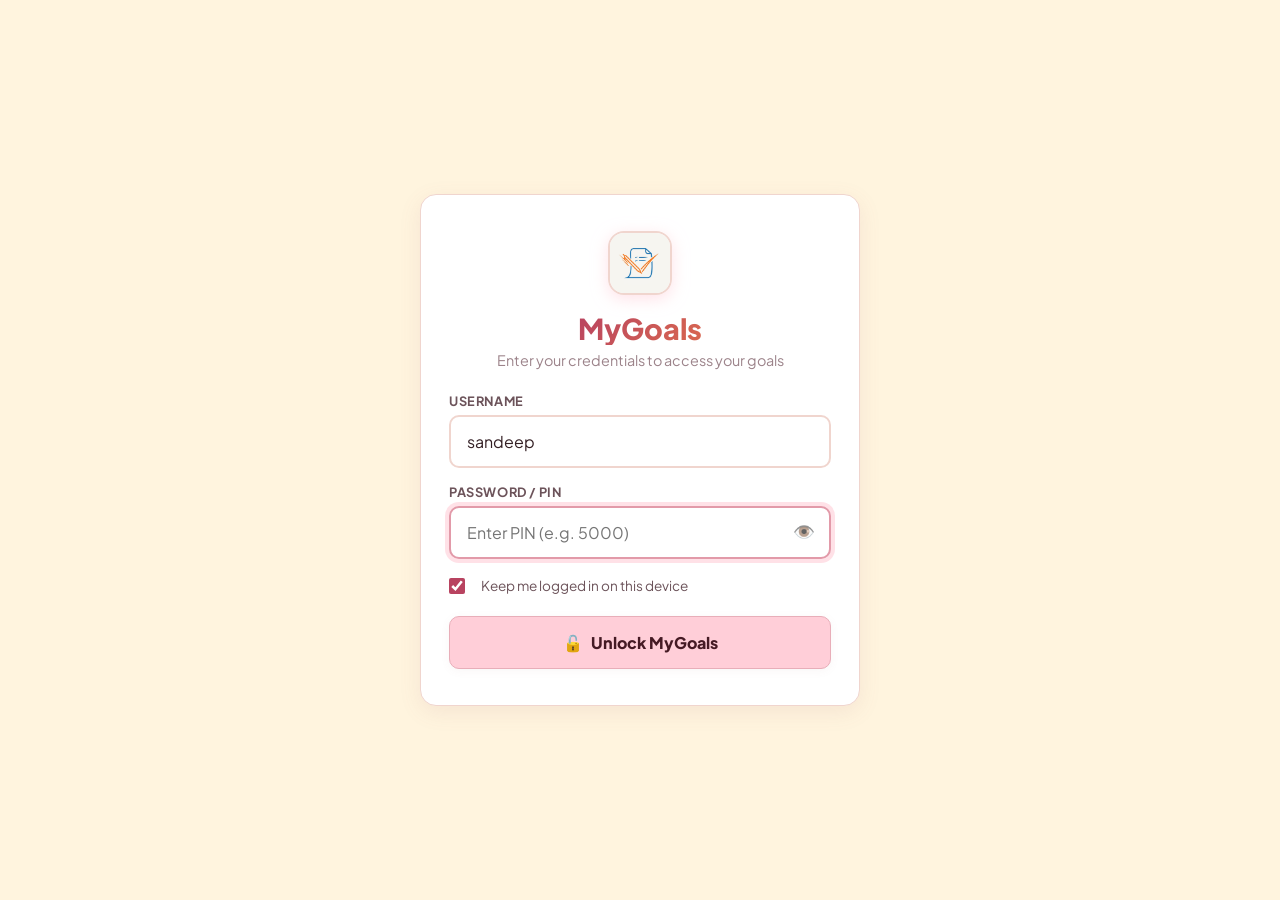
==== commit 85a28c5f: "Add PIN security lock screen with default password 5000" ====
--- a/index.html
+++ b/index.html
@@ -5,21 +5,90 @@
   <meta name="viewport" content="width=device-width, initial-scale=1.0" />
   <title>MyGoals</title>
   <link rel="icon" type="image/jpeg" href="logo.jpg" />
+  <link rel="apple-touch-icon" href="logo.jpg" />
+  <link rel="manifest" href="manifest.json" />
+  <meta name="theme-color" content="#ffced8" />
+  <meta name="apple-mobile-web-app-capable" content="yes" />
+  <meta name="apple-mobile-web-app-status-bar-style" content="default" />
+  <meta name="apple-mobile-web-app-title" content="MyGoals" />
   <link rel="stylesheet" href="css/style.css" />
   <link rel="preconnect" href="https://fonts.googleapis.com" />
   <link rel="preconnect" href="https://fonts.gstatic.com" crossorigin />
   <link href="https://fonts.googleapis.com/css2?family=Plus+Jakarta+Sans:wght@400;500;600;700;800&display=swap" rel="stylesheet" />
 </head>
 <body>
-  <main class="app-container">
+  <!-- Security Lock Screen -->
+  <section class="auth-screen" id="authScreen">
+    <div class="auth-card">
+      <img src="logo.jpg" alt="Logo" class="auth-logo" />
+      <h1 class="auth-title">MyGoals</h1>
+      <p class="auth-subtitle">Enter your credentials to access your goals</p>
+
+      <form class="auth-form" id="authForm">
+        <div class="auth-field">
+          <label for="authUsername" class="auth-label">Username</label>
+          <input
+            type="text"
+            id="authUsername"
+            class="auth-input"
+            placeholder="Enter username"
+            value="sandeep"
+            autocomplete="username"
+            required
+          />
+        </div>
+
+        <div class="auth-field">
+          <label for="authPassword" class="auth-label">Password / PIN</label>
+          <div class="password-input-wrap">
+            <input
+              type="password"
+              id="authPassword"
+              class="auth-input"
+              placeholder="Enter PIN (e.g. 5000)"
+              pattern="[0-9]*"
+              inputmode="numeric"
+              autocomplete="current-password"
+              required
+            />
+            <button type="button" class="btn-toggle-pwd" id="btnTogglePwd" aria-label="Toggle password visibility">👁️</button>
+          </div>
+        </div>
+
+        <div class="auth-remember">
+          <label class="remember-label">
+            <input type="checkbox" id="rememberMe" checked />
+            <span class="custom-checkbox"></span>
+            Keep me logged in on this device
+          </label>
+        </div>
+
+        <div class="auth-error" id="authError" style="display: none;">
+          Incorrect password. Please try again.
+        </div>
+
+        <button type="submit" class="btn-unlock">
+          <span>🔓</span> Unlock MyGoals
+        </button>
+      </form>
+    </div>
+  </section>
+
+  <!-- Main Application Container (Protected) -->
+  <main class="app-container" id="appContainer" style="display: none;">
     <!-- Header -->
     <header class="header">
-      <div class="brand">
-        <img src="logo.jpg" alt="Logo" class="brand-logo" />
-        <div>
-          <h1 class="brand-title">MyGoals</h1>
-          <p class="current-date" id="currentDate"></p>
+      <div class="header-top">
+        <div class="brand">
+          <img src="logo.jpg" alt="Logo" class="brand-logo" />
+          <div>
+            <h1 class="brand-title">MyGoals</h1>
+            <p class="current-date" id="currentDate"></p>
+          </div>
         </div>
+        <button type="button" class="btn-lock" id="btnLock" title="Lock MyGoals">
+          <span>🔒</span> Lock
+        </button>
       </div>
 
       <!-- Progress Tracker -->
@@ -86,5 +155,14 @@
 
   <script src="js/storage.js"></script>
   <script src="js/app.js"></script>
+  <script>
+    if ('serviceWorker' in navigator) {
+      window.addEventListener('load', () => {
+        navigator.serviceWorker.register('./sw.js').catch(err => {
+          console.log('ServiceWorker registration error:', err);
+        });
+      });
+    }
+  </script>
 </body>
 </html>
--- a/css/style.css
+++ b/css/style.css
@@ -55,6 +55,239 @@
 ::-webkit-scrollbar { width: 6px; }
 ::-webkit-scrollbar-track { background: transparent; }
 ::-webkit-scrollbar-thumb { background: var(--palette-peach); border-radius: 3px; }
+
+/* ========================================
+   Security Lock Screen
+   ======================================== */
+.auth-screen {
+  width: 100%;
+  max-width: 440px;
+  margin: auto;
+  display: flex;
+  flex-direction: column;
+  justify-content: center;
+  align-items: center;
+  padding: 20px 0;
+  animation: fadeIn 0.3s ease;
+}
+
+@keyframes fadeIn {
+  from { opacity: 0; transform: translateY(-8px); }
+  to   { opacity: 1; transform: translateY(0); }
+}
+
+.auth-card {
+  width: 100%;
+  background: var(--surface);
+  border: 1px solid var(--border);
+  border-radius: var(--radius);
+  padding: 36px 28px;
+  box-shadow: var(--shadow-md);
+  display: flex;
+  flex-direction: column;
+  align-items: center;
+  text-align: center;
+}
+
+.auth-logo {
+  width: 64px;
+  height: 64px;
+  border-radius: 16px;
+  object-fit: cover;
+  box-shadow: 0 4px 16px var(--accent-glow);
+  border: 2px solid var(--border);
+  margin-bottom: 16px;
+}
+
+.auth-title {
+  font-size: 1.8rem;
+  font-weight: 800;
+  background: linear-gradient(135deg, #b84360, #d96850);
+  -webkit-background-clip: text;
+  -webkit-text-fill-color: transparent;
+  background-clip: text;
+  line-height: 1.2;
+}
+
+.auth-subtitle {
+  font-size: 0.9rem;
+  color: var(--text-muted);
+  margin-top: 6px;
+  margin-bottom: 24px;
+}
+
+.auth-form {
+  width: 100%;
+  display: flex;
+  flex-direction: column;
+  gap: 16px;
+  text-align: left;
+}
+
+.auth-field {
+  display: flex;
+  flex-direction: column;
+  gap: 6px;
+}
+
+.auth-label {
+  font-size: 0.8rem;
+  font-weight: 700;
+  color: var(--text-sub);
+  text-transform: uppercase;
+  letter-spacing: 0.6px;
+}
+
+.auth-input {
+  width: 100%;
+  padding: 14px 16px;
+  background: var(--surface);
+  border: 2px solid var(--border);
+  border-radius: var(--radius-sm);
+  font-size: 16px; /* Prevents auto-zoom on mobile */
+  font-family: var(--font);
+  color: var(--text-main);
+  outline: none;
+  transition: border-color var(--transition), box-shadow var(--transition);
+}
+
+.auth-input:focus {
+  border-color: #e29aa9;
+  box-shadow: 0 0 0 4px var(--accent-glow);
+}
+
+.password-input-wrap {
+  position: relative;
+  display: flex;
+  align-items: center;
+}
+
+.password-input-wrap .auth-input {
+  padding-right: 48px;
+}
+
+.btn-toggle-pwd {
+  position: absolute;
+  right: 12px;
+  background: none;
+  border: none;
+  cursor: pointer;
+  font-size: 1.1rem;
+  padding: 4px;
+  opacity: 0.7;
+  transition: opacity var(--transition);
+}
+
+.btn-toggle-pwd:hover {
+  opacity: 1;
+}
+
+.auth-remember {
+  display: flex;
+  align-items: center;
+  margin-top: 2px;
+}
+
+.remember-label {
+  display: flex;
+  align-items: center;
+  gap: 8px;
+  font-size: 0.85rem;
+  color: var(--text-sub);
+  cursor: pointer;
+  user-select: none;
+}
+
+.remember-label input[type="checkbox"] {
+  accent-color: var(--accent-dark);
+  width: 16px;
+  height: 16px;
+  cursor: pointer;
+}
+
+.auth-error {
+  padding: 10px 14px;
+  background: #fde8e8;
+  border: 1px solid #f8b4b4;
+  color: #c81e1e;
+  border-radius: var(--radius-sm);
+  font-size: 0.85rem;
+  font-weight: 600;
+  text-align: center;
+  animation: shake 0.35s ease;
+}
+
+@keyframes shake {
+  0%, 100% { transform: translateX(0); }
+  25% { transform: translateX(-6px); }
+  75% { transform: translateX(6px); }
+}
+
+.auth-input.shake {
+  border-color: #e02424;
+  animation: shake 0.35s ease;
+}
+
+.btn-unlock {
+  display: flex;
+  align-items: center;
+  justify-content: center;
+  gap: 8px;
+  padding: 15px;
+  background: var(--palette-rose);
+  border: 1px solid #e8aeb9;
+  border-radius: var(--radius-sm);
+  color: var(--accent-text);
+  font-size: 1rem;
+  font-weight: 800;
+  font-family: var(--font);
+  cursor: pointer;
+  box-shadow: var(--shadow-sm);
+  transition: all var(--transition);
+  margin-top: 6px;
+}
+
+.btn-unlock:hover {
+  background: var(--accent-hover);
+  transform: translateY(-1px);
+  box-shadow: var(--shadow-md);
+}
+
+.btn-unlock:active {
+  transform: translateY(0);
+}
+
+/* ========================================
+   Header Top & Lock Button
+   ======================================== */
+.header-top {
+  display: flex;
+  align-items: center;
+  justify-content: space-between;
+}
+
+.btn-lock {
+  display: flex;
+  align-items: center;
+  gap: 6px;
+  padding: 8px 14px;
+  background: var(--surface);
+  border: 1px solid var(--border);
+  border-radius: var(--radius-sm);
+  color: var(--text-sub);
+  font-size: 0.82rem;
+  font-weight: 700;
+  font-family: var(--font);
+  cursor: pointer;
+  box-shadow: var(--shadow-sm);
+  transition: all var(--transition);
+}
+
+.btn-lock:hover {
+  background: var(--palette-blush);
+  color: var(--accent-text);
+  border-color: #e29aa9;
+}
 
 /* ========================================
    App Layout (Single Unified Container)
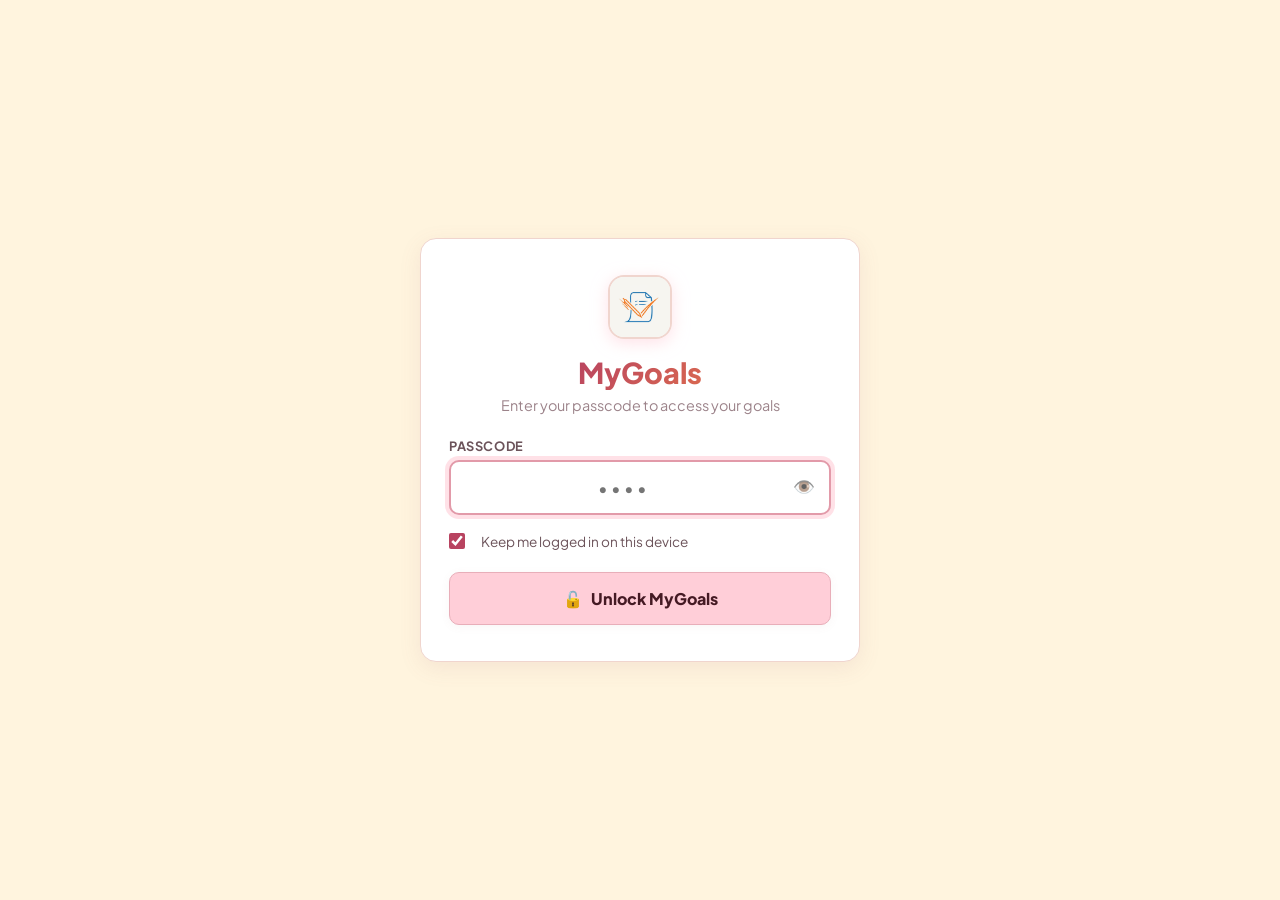
==== commit 3049eda8: "Simplify lock screen to clean passcode input only" ====
--- a/index.html
+++ b/index.html
@@ -22,36 +22,23 @@
     <div class="auth-card">
       <img src="logo.jpg" alt="Logo" class="auth-logo" />
       <h1 class="auth-title">MyGoals</h1>
-      <p class="auth-subtitle">Enter your credentials to access your goals</p>
+      <p class="auth-subtitle">Enter your passcode to access your goals</p>
 
       <form class="auth-form" id="authForm">
         <div class="auth-field">
-          <label for="authUsername" class="auth-label">Username</label>
-          <input
-            type="text"
-            id="authUsername"
-            class="auth-input"
-            placeholder="Enter username"
-            value="sandeep"
-            autocomplete="username"
-            required
-          />
-        </div>
-
-        <div class="auth-field">
-          <label for="authPassword" class="auth-label">Password / PIN</label>
+          <label for="authPassword" class="auth-label">Passcode</label>
           <div class="password-input-wrap">
             <input
               type="password"
               id="authPassword"
               class="auth-input"
-              placeholder="Enter PIN (e.g. 5000)"
+              placeholder="••••"
               pattern="[0-9]*"
               inputmode="numeric"
               autocomplete="current-password"
               required
             />
-            <button type="button" class="btn-toggle-pwd" id="btnTogglePwd" aria-label="Toggle password visibility">👁️</button>
+            <button type="button" class="btn-toggle-pwd" id="btnTogglePwd" aria-label="Toggle passcode visibility">👁️</button>
           </div>
         </div>
 
@@ -64,7 +51,7 @@
         </div>
 
         <div class="auth-error" id="authError" style="display: none;">
-          Incorrect password. Please try again.
+          Incorrect passcode. Please try again.
         </div>
 
         <button type="submit" class="btn-unlock">
--- a/css/style.css
+++ b/css/style.css
@@ -164,6 +164,9 @@
 
 .password-input-wrap .auth-input {
   padding-right: 48px;
+  font-size: 18px;
+  letter-spacing: 3px;
+  text-align: center;
 }
 
 .btn-toggle-pwd {
